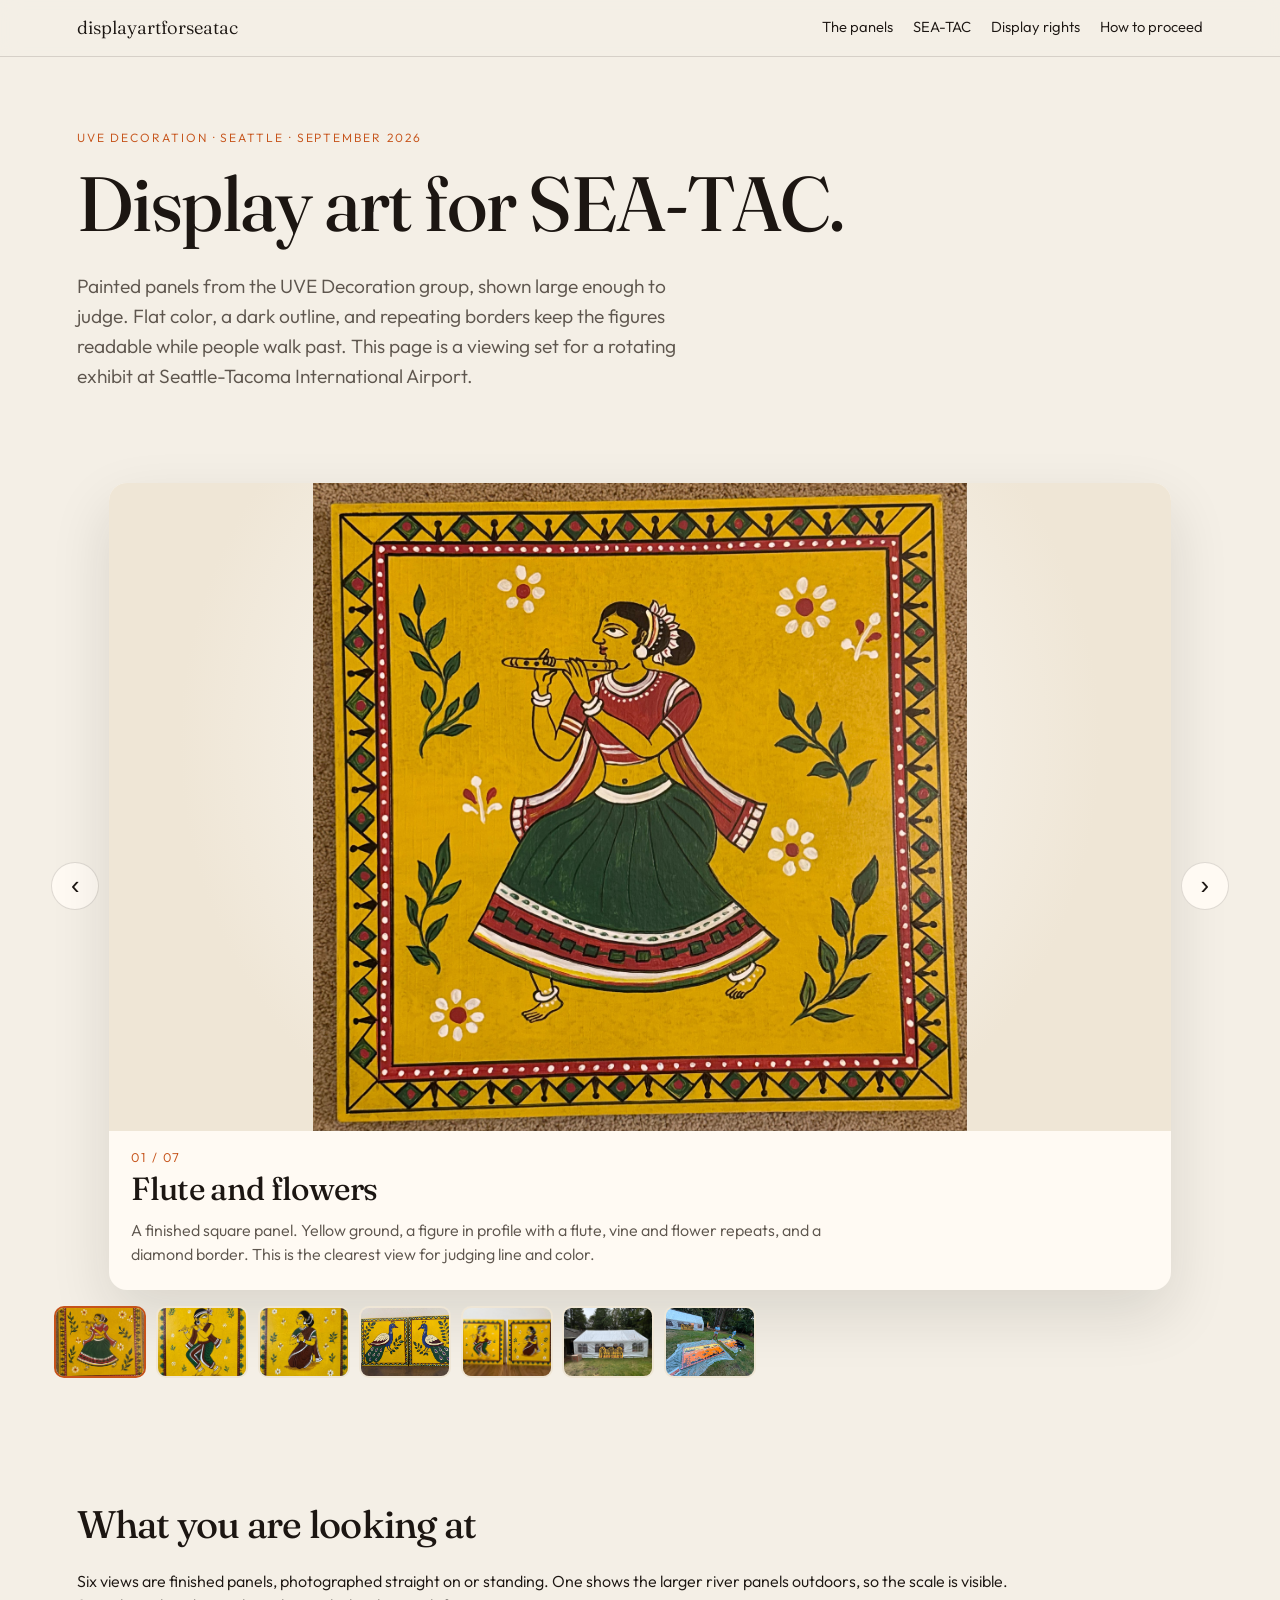
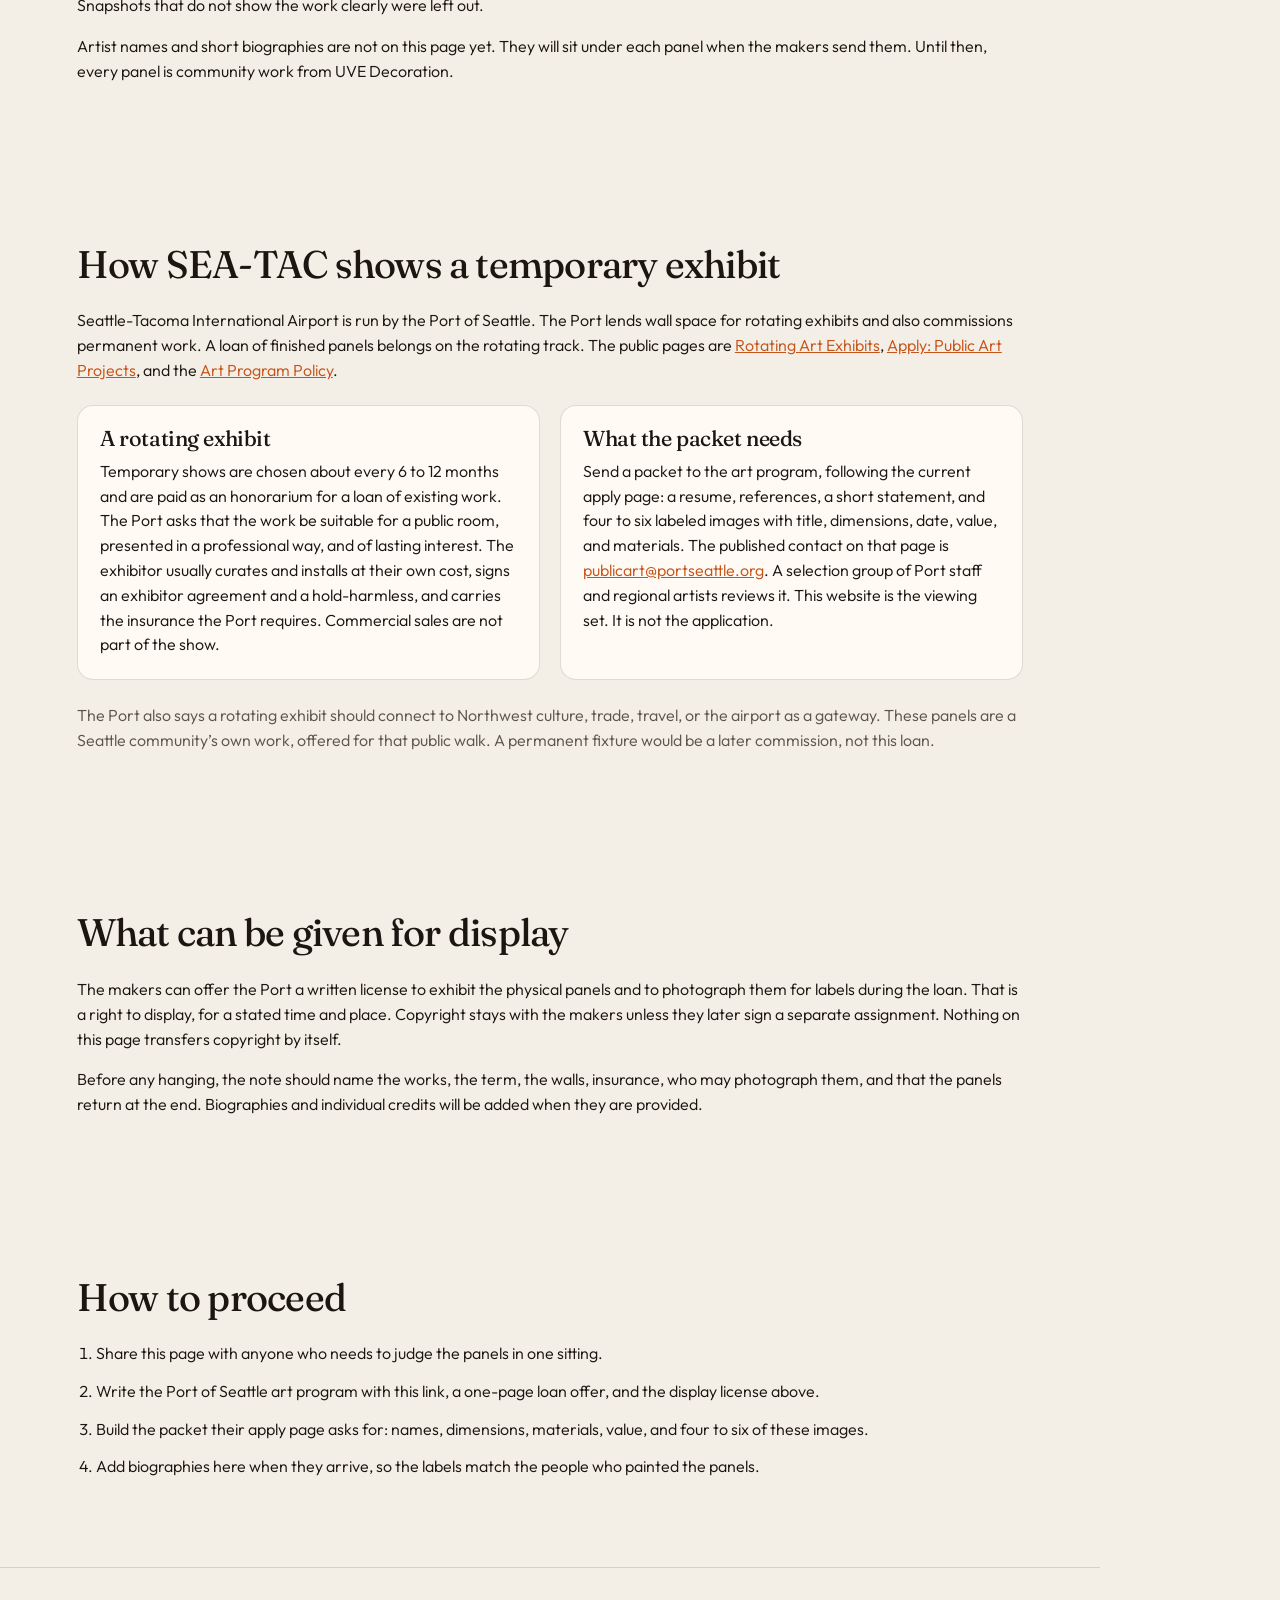
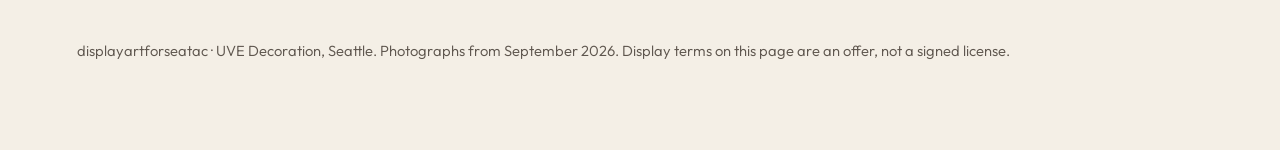
==== index.html @ 58fcd0b5 "Publish the SEA-TAC viewing set. A new exhibition page for the painted panels, without the previous " ====
<!DOCTYPE html>
<html lang="en">
<head>
  <meta charset="utf-8">
  <meta name="viewport" content="width=device-width, initial-scale=1">
  <title>displayartforseatac</title>
  <meta name="description" content="A viewing set of painted panels from UVE Decoration, offered for a rotating exhibit at Seattle-Tacoma International Airport.">
  <link rel="preconnect" href="https://fonts.googleapis.com">
  <link rel="preconnect" href="https://fonts.gstatic.com" crossorigin>
  <link href="https://fonts.googleapis.com/css2?family=Fraunces:opsz,wght@9..144,460;9..144,620&family=Outfit:wght@340;480;600&display=swap" rel="stylesheet">
  <link rel="stylesheet" href="styles.css">
</head>
<body>
  <header class="top">
    <a class="mark" href="#view">displayartforseatac</a>
    <nav>
      <a href="#view">The panels</a>
      <a href="#airport">SEA-TAC</a>
      <a href="#rights">Display rights</a>
      <a href="#next">How to proceed</a>
    </nav>
  </header>

  <main>
    <section class="hero">
      <p class="eyebrow">UVE Decoration · Seattle · September 2026</p>
      <h1>Display art for SEA-TAC.</h1>
      <p class="lede">Painted panels from the UVE Decoration group, shown large enough to judge. Flat color, a dark outline, and repeating borders keep the figures readable while people walk past. This page is a viewing set for a rotating exhibit at Seattle-Tacoma International Airport.</p>
    </section>

    <section id="view" class="stage-wrap" aria-label="Exhibition">
      <div class="stage">
        <button class="nav-btn prev" type="button" aria-label="Previous panel">‹</button>
        <figure class="frame">
          <img id="stage-img" alt="">
          <figcaption>
            <p class="count" id="stage-count"></p>
            <h2 id="stage-title"></h2>
            <p id="stage-note"></p>
          </figcaption>
        </figure>
        <button class="nav-btn next" type="button" aria-label="Next panel">›</button>
      </div>
      <div class="thumbs" id="thumbs" role="tablist" aria-label="Panels"></div>
    </section>

    <section class="essay">
      <h2>What you are looking at</h2>
      <p>Six views are finished panels, photographed straight on or standing. One shows the larger river panels outdoors, so the scale is visible. Snapshots that do not show the work clearly were left out.</p>
      <p>Artist names and short biographies are not on this page yet. They will sit under each panel when the makers send them. Until then, every panel is community work from UVE Decoration.</p>
    </section>

    <section id="airport">
      <h2>How SEA-TAC shows a temporary exhibit</h2>
      <p>Seattle-Tacoma International Airport is run by the Port of Seattle. The Port lends wall space for rotating exhibits and also commissions permanent work. A loan of finished panels belongs on the rotating track. The public pages are <a href="https://www.portseattle.org/page/rotating-art-exhibits">Rotating Art Exhibits</a>, <a href="https://www.portseattle.org/apply-public-art">Apply: Public Art Projects</a>, and the <a href="https://www.portseattle.org/sites/default/files/2018-02/art-policy.pdf">Art Program Policy</a>.</p>
      <div class="split">
        <article>
          <h3>A rotating exhibit</h3>
          <p>Temporary shows are chosen about every 6 to 12 months and are paid as an honorarium for a loan of existing work. The Port asks that the work be suitable for a public room, presented in a professional way, and of lasting interest. The exhibitor usually curates and installs at their own cost, signs an exhibitor agreement and a hold-harmless, and carries the insurance the Port requires. Commercial sales are not part of the show.</p>
        </article>
        <article>
          <h3>What the packet needs</h3>
          <p>Send a packet to the art program, following the current apply page: a resume, references, a short statement, and four to six labeled images with title, dimensions, date, value, and materials. The published contact on that page is <a href="mailto:publicart@portseattle.org">publicart@portseattle.org</a>. A selection group of Port staff and regional artists reviews it. This website is the viewing set. It is not the application.</p>
        </article>
      </div>
      <p class="quiet">The Port also says a rotating exhibit should connect to Northwest culture, trade, travel, or the airport as a gateway. These panels are a Seattle community’s own work, offered for that public walk. A permanent fixture would be a later commission, not this loan.</p>
    </section>

    <section id="rights">
      <h2>What can be given for display</h2>
      <p>The makers can offer the Port a written license to exhibit the physical panels and to photograph them for labels during the loan. That is a right to display, for a stated time and place. Copyright stays with the makers unless they later sign a separate assignment. Nothing on this page transfers copyright by itself.</p>
      <p>Before any hanging, the note should name the works, the term, the walls, insurance, who may photograph them, and that the panels return at the end. Biographies and individual credits will be added when they are provided.</p>
    </section>

    <section id="next">
      <h2>How to proceed</h2>
      <ol>
        <li>Share this page with anyone who needs to judge the panels in one sitting.</li>
        <li>Write the Port of Seattle art program with this link, a one-page loan offer, and the display license above.</li>
        <li>Build the packet their apply page asks for: names, dimensions, materials, value, and four to six of these images.</li>
        <li>Add biographies here when they arrive, so the labels match the people who painted the panels.</li>
      </ol>
    </section>
  </main>

  <footer>
    <p>displayartforseatac · UVE Decoration, Seattle. Photographs from September 2026. Display terms on this page are an offer, not a signed license.</p>
  </footer>
  <script src="app.js"></script>
</body>
</html>
---- styles.css ----
:root {
  --ink: #1c1612;
  --paper: #f4efe6;
  --panel: #fffaf3;
  --line: rgba(28, 22, 18, 0.14);
  --saffron: #c6531a;
  --muted: #5e564e;
  --shadow: 0 24px 60px rgba(28, 22, 18, 0.12);
  color: var(--ink);
  background: var(--paper);
  font-family: Outfit, "Segoe UI", sans-serif;
  font-weight: 340;
  line-height: 1.55;
}

* { box-sizing: border-box; }
html { scroll-behavior: smooth; }
body { margin: 0; }
img { max-width: 100%; display: block; }
a { color: var(--saffron); }
h1, h2, h3 {
  font-family: Fraunces, Georgia, serif;
  font-weight: 460;
  letter-spacing: -0.02em;
  line-height: 1.08;
}
h1 { font-size: clamp(2.6rem, 6vw, 5.4rem); margin: 0.2em 0 0.35em; }
h2 { font-size: clamp(1.8rem, 3vw, 2.6rem); margin: 0 0 0.6em; }
h3 { font-size: 1.35rem; margin: 0 0 0.4em; }
p { margin: 0 0 1em; }

.top {
  position: sticky;
  top: 0;
  z-index: 5;
  display: flex;
  justify-content: space-between;
  align-items: center;
  gap: 1rem;
  padding: 0.85rem 6vw;
  background: rgba(244, 239, 230, 0.92);
  backdrop-filter: blur(10px);
  border-bottom: 1px solid var(--line);
}
.mark {
  font-family: Fraunces, Georgia, serif;
  color: var(--ink);
  text-decoration: none;
  font-size: 1.15rem;
}
nav { display: flex; flex-wrap: wrap; gap: 1rem 1.25rem; }
nav a { color: var(--ink); text-decoration: none; font-size: 0.92rem; }
nav a:hover { color: var(--saffron); }

.hero, .essay, #airport, #rights, #next, footer {
  padding: 4.5rem 6vw;
  max-width: 1100px;
}
.eyebrow {
  text-transform: uppercase;
  letter-spacing: 0.16em;
  font-size: 0.75rem;
  color: var(--saffron);
  margin: 0;
}
.lede { font-size: 1.2rem; max-width: 40rem; color: var(--muted); }

.stage-wrap {
  padding: 0 4vw 3rem;
}
.stage {
  display: grid;
  grid-template-columns: auto 1fr auto;
  align-items: center;
  gap: 0.6rem;
}
.frame {
  margin: 0;
  background: var(--panel);
  border-radius: 18px;
  box-shadow: var(--shadow);
  overflow: hidden;
  min-height: 70vh;
  display: grid;
  grid-template-rows: 1fr auto;
}
.frame img {
  width: 100%;
  height: min(72vh, 860px);
  object-fit: contain;
  background:
    radial-gradient(circle at 50% 40%, #fff 0%, #efe6d6 70%);
  opacity: 1;
  transition: opacity 0.45s ease;
}
.frame img.is-fading { opacity: 0; }
figcaption { padding: 1.1rem 1.4rem 1.4rem; }
.count { color: var(--saffron); font-size: 0.8rem; letter-spacing: 0.14em; text-transform: uppercase; margin-bottom: 0.3em; }
figcaption h2 { margin: 0 0 0.35em; font-size: clamp(1.5rem, 2.5vw, 2.1rem); }
figcaption p:last-child { margin: 0; color: var(--muted); max-width: 46rem; }

.nav-btn {
  width: 3rem;
  height: 3rem;
  border-radius: 999px;
  border: 1px solid var(--line);
  background: var(--panel);
  font-size: 1.6rem;
  line-height: 1;
  cursor: pointer;
  color: var(--ink);
}
.nav-btn:hover { border-color: var(--saffron); color: var(--saffron); }

.thumbs {
  display: flex;
  gap: 0.6rem;
  overflow-x: auto;
  padding: 1rem 0.2rem 0.4rem;
  scroll-snap-type: x proximity;
}
.thumbs button {
  flex: 0 0 auto;
  width: 92px;
  height: 72px;
  padding: 0;
  border-radius: 10px;
  border: 2px solid transparent;
  overflow: hidden;
  cursor: pointer;
  background: #efe6d6;
  scroll-snap-align: start;
}
.thumbs button[aria-selected="true"] { border-color: var(--saffron); }
.thumbs img { width: 100%; height: 100%; object-fit: cover; }

.split {
  display: grid;
  grid-template-columns: 1fr 1fr;
  gap: 1.2rem;
  margin: 1.4rem 0;
}
.split article {
  background: var(--panel);
  border-radius: 16px;
  padding: 1.3rem 1.4rem 0.4rem;
  border: 1px solid var(--line);
}
.quiet { color: var(--muted); }
ol { padding-left: 1.2rem; }
ol li { margin: 0 0 0.8em; }
footer {
  border-top: 1px solid var(--line);
  color: var(--muted);
  font-size: 0.92rem;
}

@media (max-width: 800px) {
  .stage { grid-template-columns: 1fr; }
  .nav-btn { display: none; }
  .split { grid-template-columns: 1fr; }
  .hero, .essay, #airport, #rights, #next, footer { padding: 2.6rem 1.2rem; }
  .stage-wrap { padding: 0 1rem 2rem; }
  .frame img { height: 62vh; }
}
@media (prefers-reduced-motion: reduce) {
  html { scroll-behavior: auto; }
  .frame img { transition: none; }
}
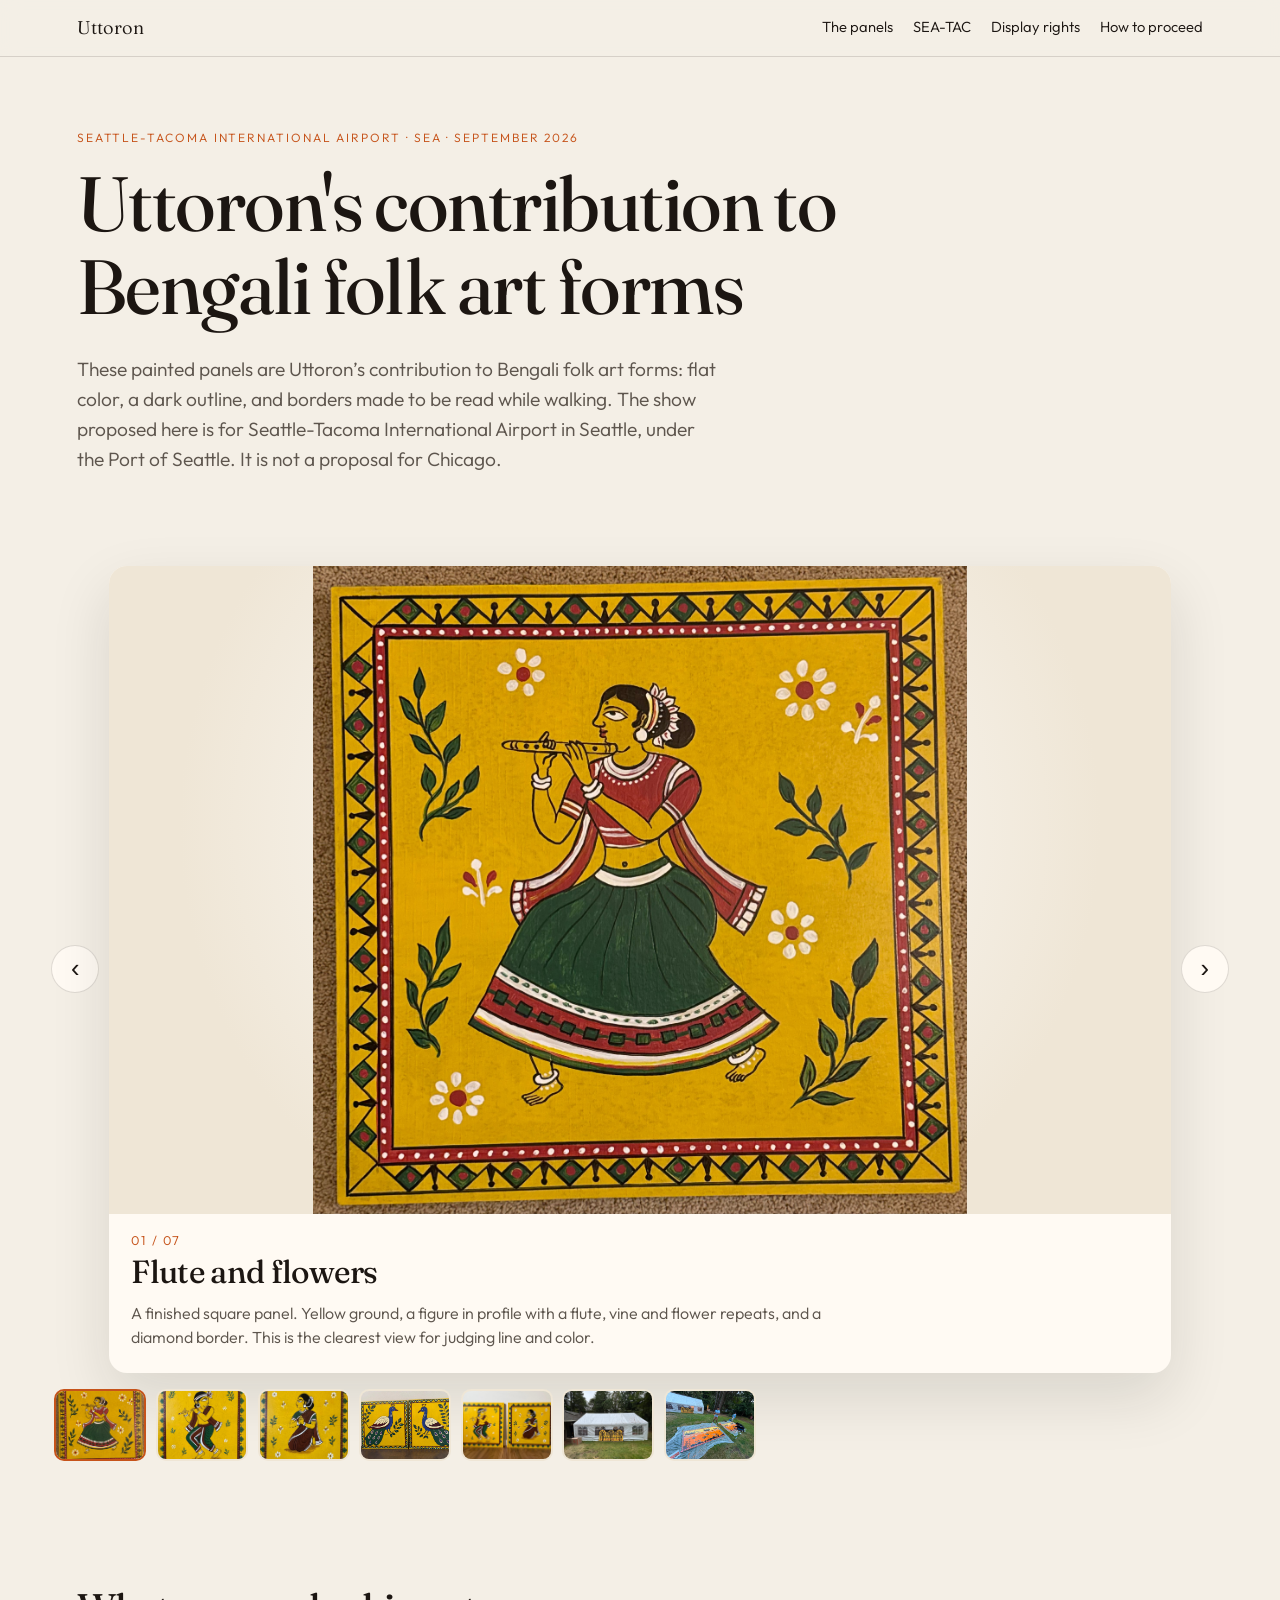
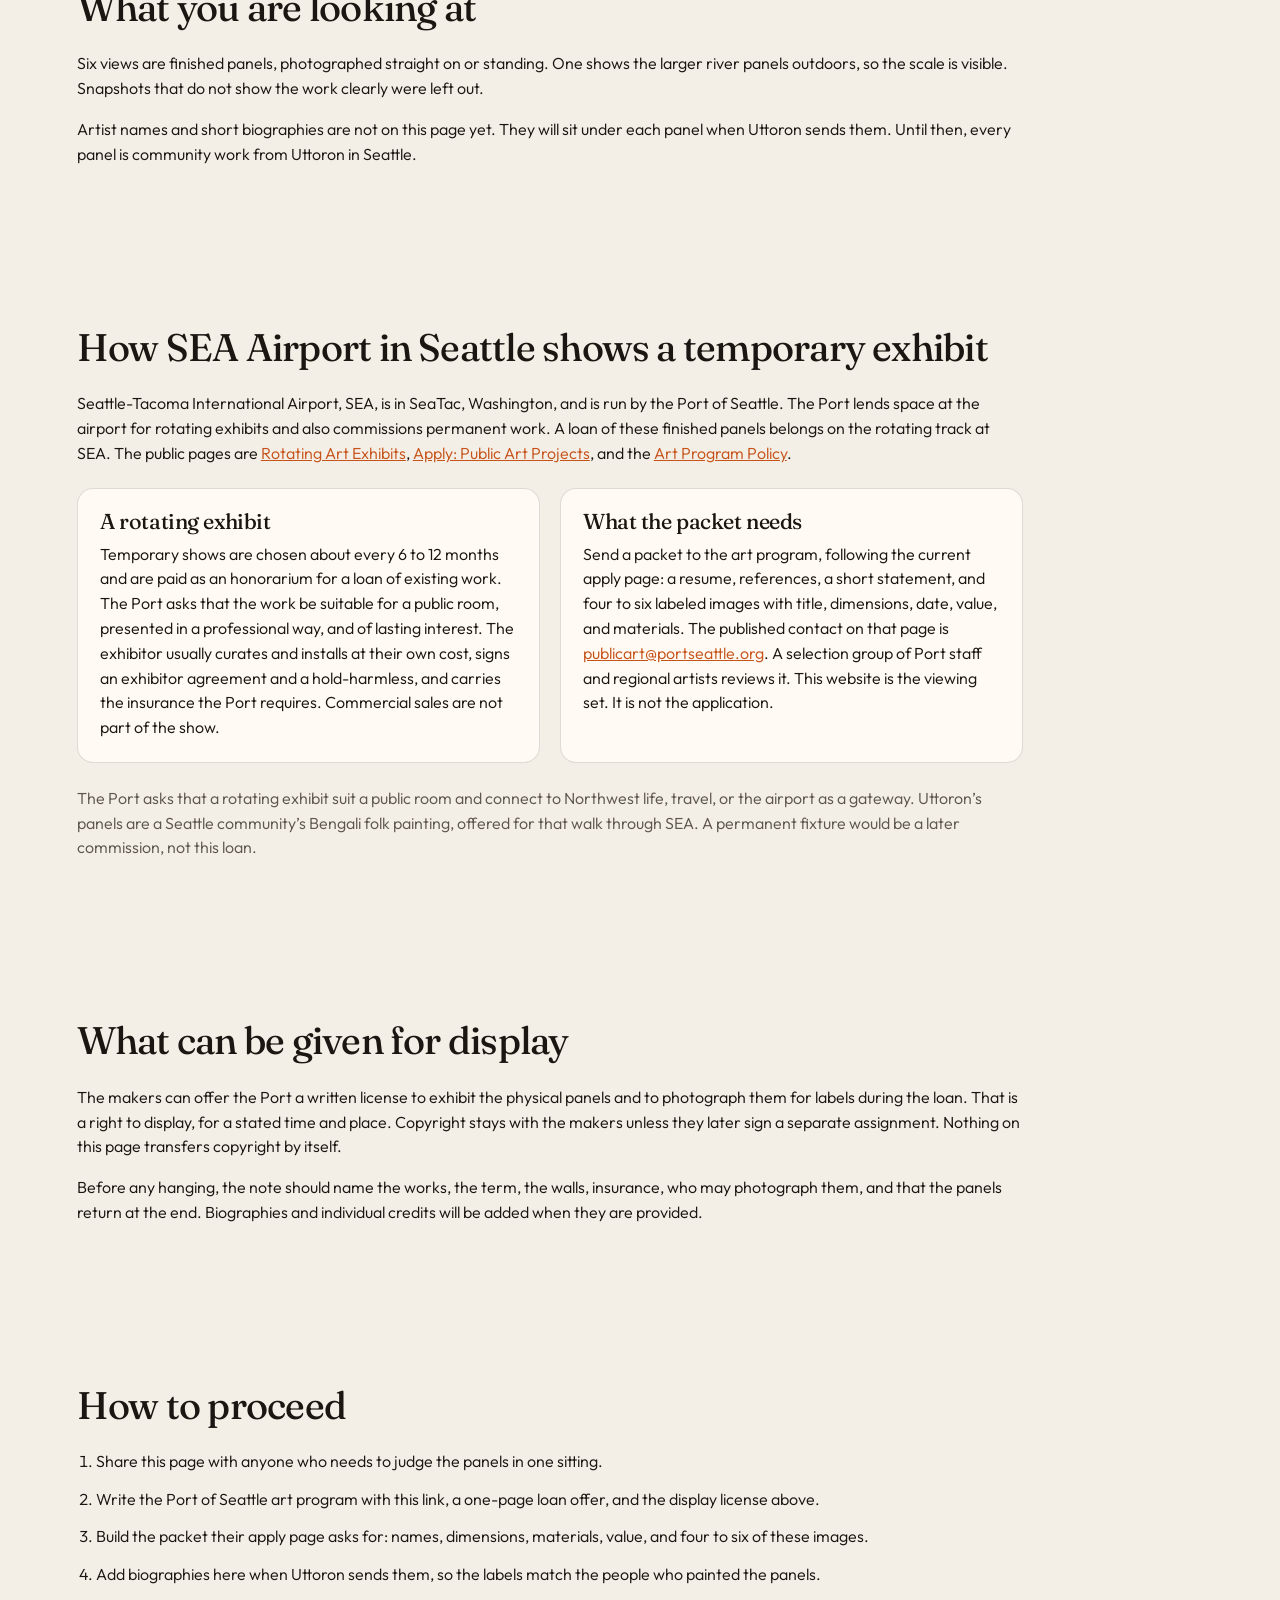
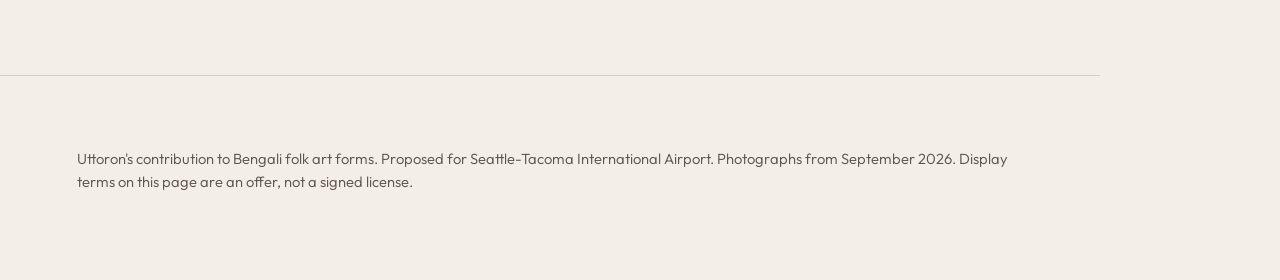
==== commit 257b203d: "Retitle the show for Uttoron at Seattle-Tacoma Airport. The page now names the folk-art contribution" ====
--- a/index.html
+++ b/index.html
@@ -3,8 +3,8 @@
 <head>
   <meta charset="utf-8">
   <meta name="viewport" content="width=device-width, initial-scale=1">
-  <title>displayartforseatac</title>
-  <meta name="description" content="A viewing set of painted panels from UVE Decoration, offered for a rotating exhibit at Seattle-Tacoma International Airport.">
+  <title>Uttoron's contribution to Bengali folk art forms</title>
+  <meta name="description" content="Uttoron's painted Bengali folk panels, offered for a rotating exhibit at Seattle-Tacoma International Airport.">
   <link rel="preconnect" href="https://fonts.googleapis.com">
   <link rel="preconnect" href="https://fonts.gstatic.com" crossorigin>
   <link href="https://fonts.googleapis.com/css2?family=Fraunces:opsz,wght@9..144,460;9..144,620&family=Outfit:wght@340;480;600&display=swap" rel="stylesheet">
@@ -12,7 +12,7 @@
 </head>
 <body>
   <header class="top">
-    <a class="mark" href="#view">displayartforseatac</a>
+    <a class="mark" href="#view">Uttoron</a>
     <nav>
       <a href="#view">The panels</a>
       <a href="#airport">SEA-TAC</a>
@@ -23,9 +23,9 @@
 
   <main>
     <section class="hero">
-      <p class="eyebrow">UVE Decoration · Seattle · September 2026</p>
-      <h1>Display art for SEA-TAC.</h1>
-      <p class="lede">Painted panels from the UVE Decoration group, shown large enough to judge. Flat color, a dark outline, and repeating borders keep the figures readable while people walk past. This page is a viewing set for a rotating exhibit at Seattle-Tacoma International Airport.</p>
+      <p class="eyebrow">Seattle-Tacoma International Airport · SEA · September 2026</p>
+      <h1>Uttoron's contribution to Bengali folk art forms</h1>
+      <p class="lede">These painted panels are Uttoron’s contribution to Bengali folk art forms: flat color, a dark outline, and borders made to be read while walking. The show proposed here is for Seattle-Tacoma International Airport in Seattle, under the Port of Seattle. It is not a proposal for Chicago.</p>
     </section>
 
     <section id="view" class="stage-wrap" aria-label="Exhibition">
@@ -47,12 +47,12 @@
     <section class="essay">
       <h2>What you are looking at</h2>
       <p>Six views are finished panels, photographed straight on or standing. One shows the larger river panels outdoors, so the scale is visible. Snapshots that do not show the work clearly were left out.</p>
-      <p>Artist names and short biographies are not on this page yet. They will sit under each panel when the makers send them. Until then, every panel is community work from UVE Decoration.</p>
+      <p>Artist names and short biographies are not on this page yet. They will sit under each panel when Uttoron sends them. Until then, every panel is community work from Uttoron in Seattle.</p>
     </section>
 
     <section id="airport">
-      <h2>How SEA-TAC shows a temporary exhibit</h2>
-      <p>Seattle-Tacoma International Airport is run by the Port of Seattle. The Port lends wall space for rotating exhibits and also commissions permanent work. A loan of finished panels belongs on the rotating track. The public pages are <a href="https://www.portseattle.org/page/rotating-art-exhibits">Rotating Art Exhibits</a>, <a href="https://www.portseattle.org/apply-public-art">Apply: Public Art Projects</a>, and the <a href="https://www.portseattle.org/sites/default/files/2018-02/art-policy.pdf">Art Program Policy</a>.</p>
+      <h2>How SEA Airport in Seattle shows a temporary exhibit</h2>
+      <p>Seattle-Tacoma International Airport, SEA, is in SeaTac, Washington, and is run by the Port of Seattle. The Port lends space at the airport for rotating exhibits and also commissions permanent work. A loan of these finished panels belongs on the rotating track at SEA. The public pages are <a href="https://www.portseattle.org/page/rotating-art-exhibits">Rotating Art Exhibits</a>, <a href="https://www.portseattle.org/apply-public-art">Apply: Public Art Projects</a>, and the <a href="https://www.portseattle.org/sites/default/files/2018-02/art-policy.pdf">Art Program Policy</a>.</p>
       <div class="split">
         <article>
           <h3>A rotating exhibit</h3>
@@ -63,7 +63,7 @@
           <p>Send a packet to the art program, following the current apply page: a resume, references, a short statement, and four to six labeled images with title, dimensions, date, value, and materials. The published contact on that page is <a href="mailto:publicart@portseattle.org">publicart@portseattle.org</a>. A selection group of Port staff and regional artists reviews it. This website is the viewing set. It is not the application.</p>
         </article>
       </div>
-      <p class="quiet">The Port also says a rotating exhibit should connect to Northwest culture, trade, travel, or the airport as a gateway. These panels are a Seattle community’s own work, offered for that public walk. A permanent fixture would be a later commission, not this loan.</p>
+      <p class="quiet">The Port asks that a rotating exhibit suit a public room and connect to Northwest life, travel, or the airport as a gateway. Uttoron’s panels are a Seattle community’s Bengali folk painting, offered for that walk through SEA. A permanent fixture would be a later commission, not this loan.</p>
     </section>
 
     <section id="rights">
@@ -78,13 +78,13 @@
         <li>Share this page with anyone who needs to judge the panels in one sitting.</li>
         <li>Write the Port of Seattle art program with this link, a one-page loan offer, and the display license above.</li>
         <li>Build the packet their apply page asks for: names, dimensions, materials, value, and four to six of these images.</li>
-        <li>Add biographies here when they arrive, so the labels match the people who painted the panels.</li>
+        <li>Add biographies here when Uttoron sends them, so the labels match the people who painted the panels.</li>
       </ol>
     </section>
   </main>
 
   <footer>
-    <p>displayartforseatac · UVE Decoration, Seattle. Photographs from September 2026. Display terms on this page are an offer, not a signed license.</p>
+    <p>Uttoron's contribution to Bengali folk art forms. Proposed for Seattle-Tacoma International Airport. Photographs from September 2026. Display terms on this page are an offer, not a signed license.</p>
   </footer>
   <script src="app.js"></script>
 </body>
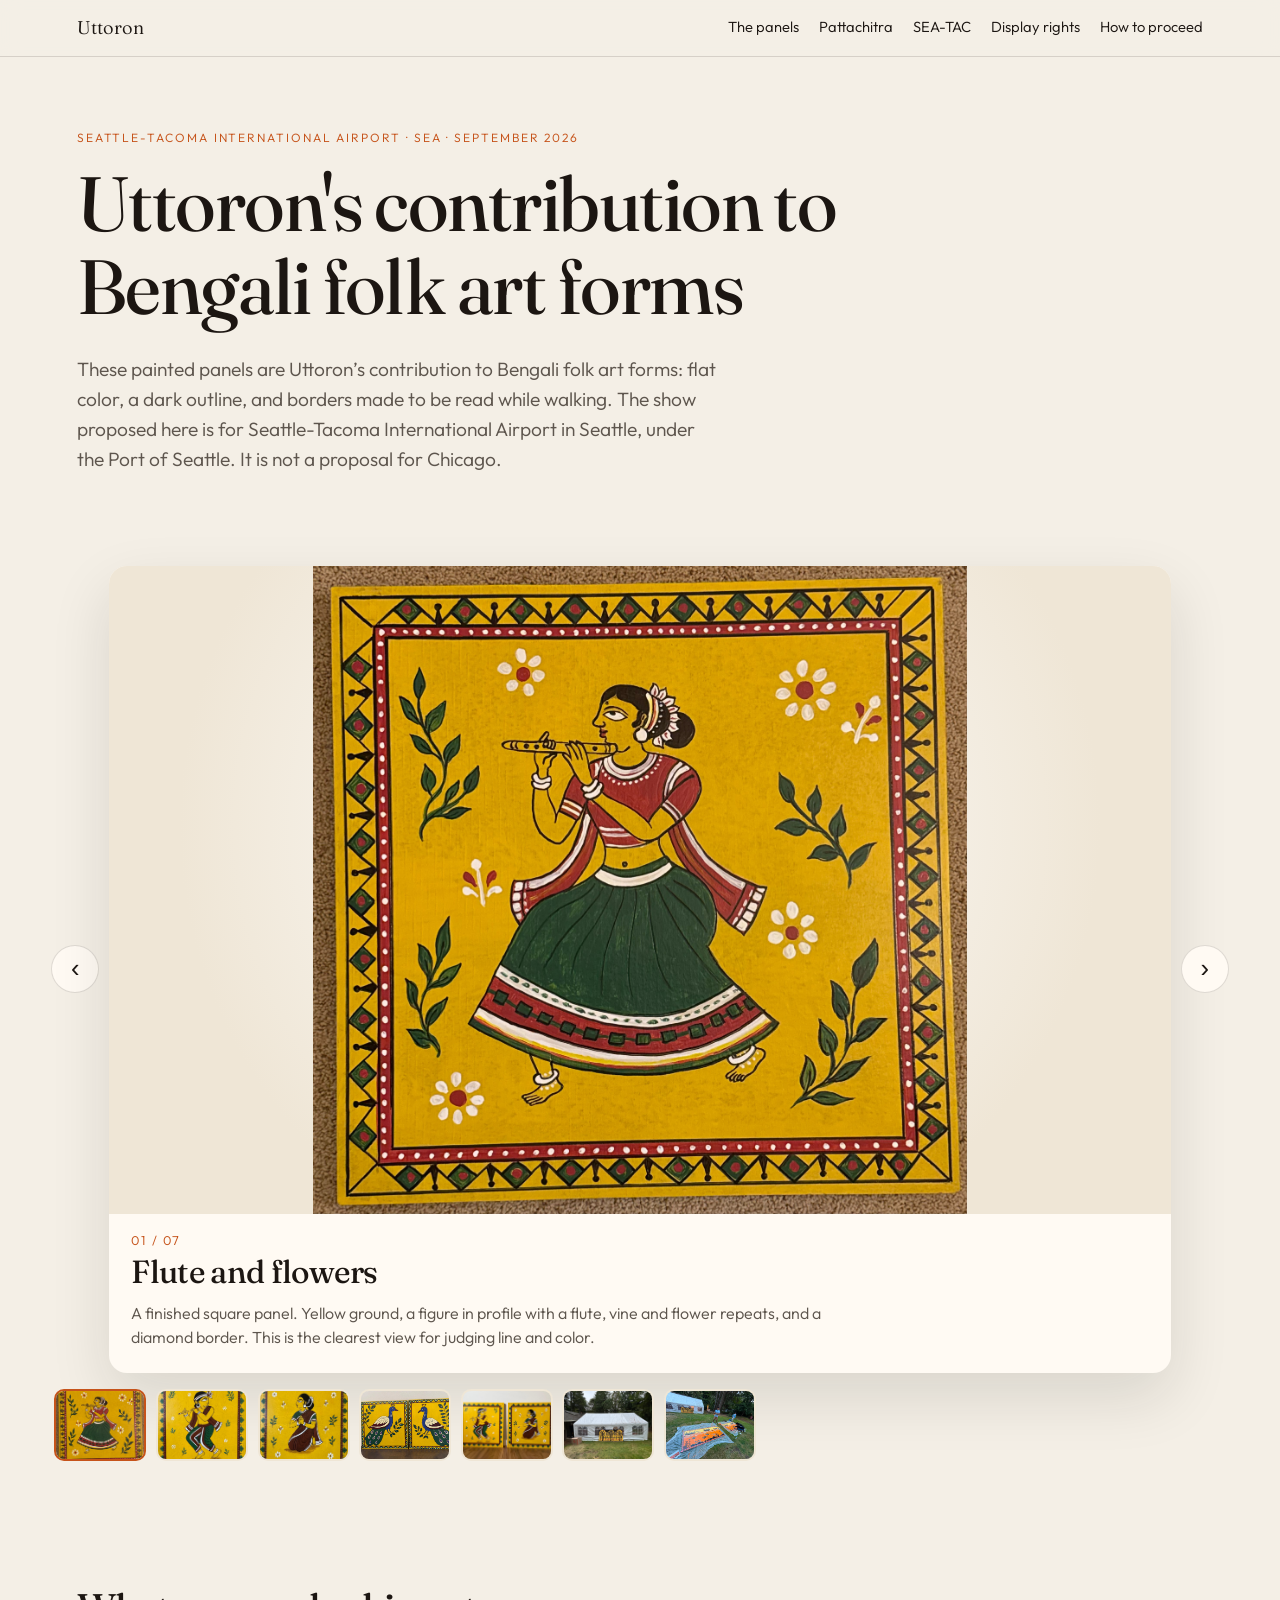
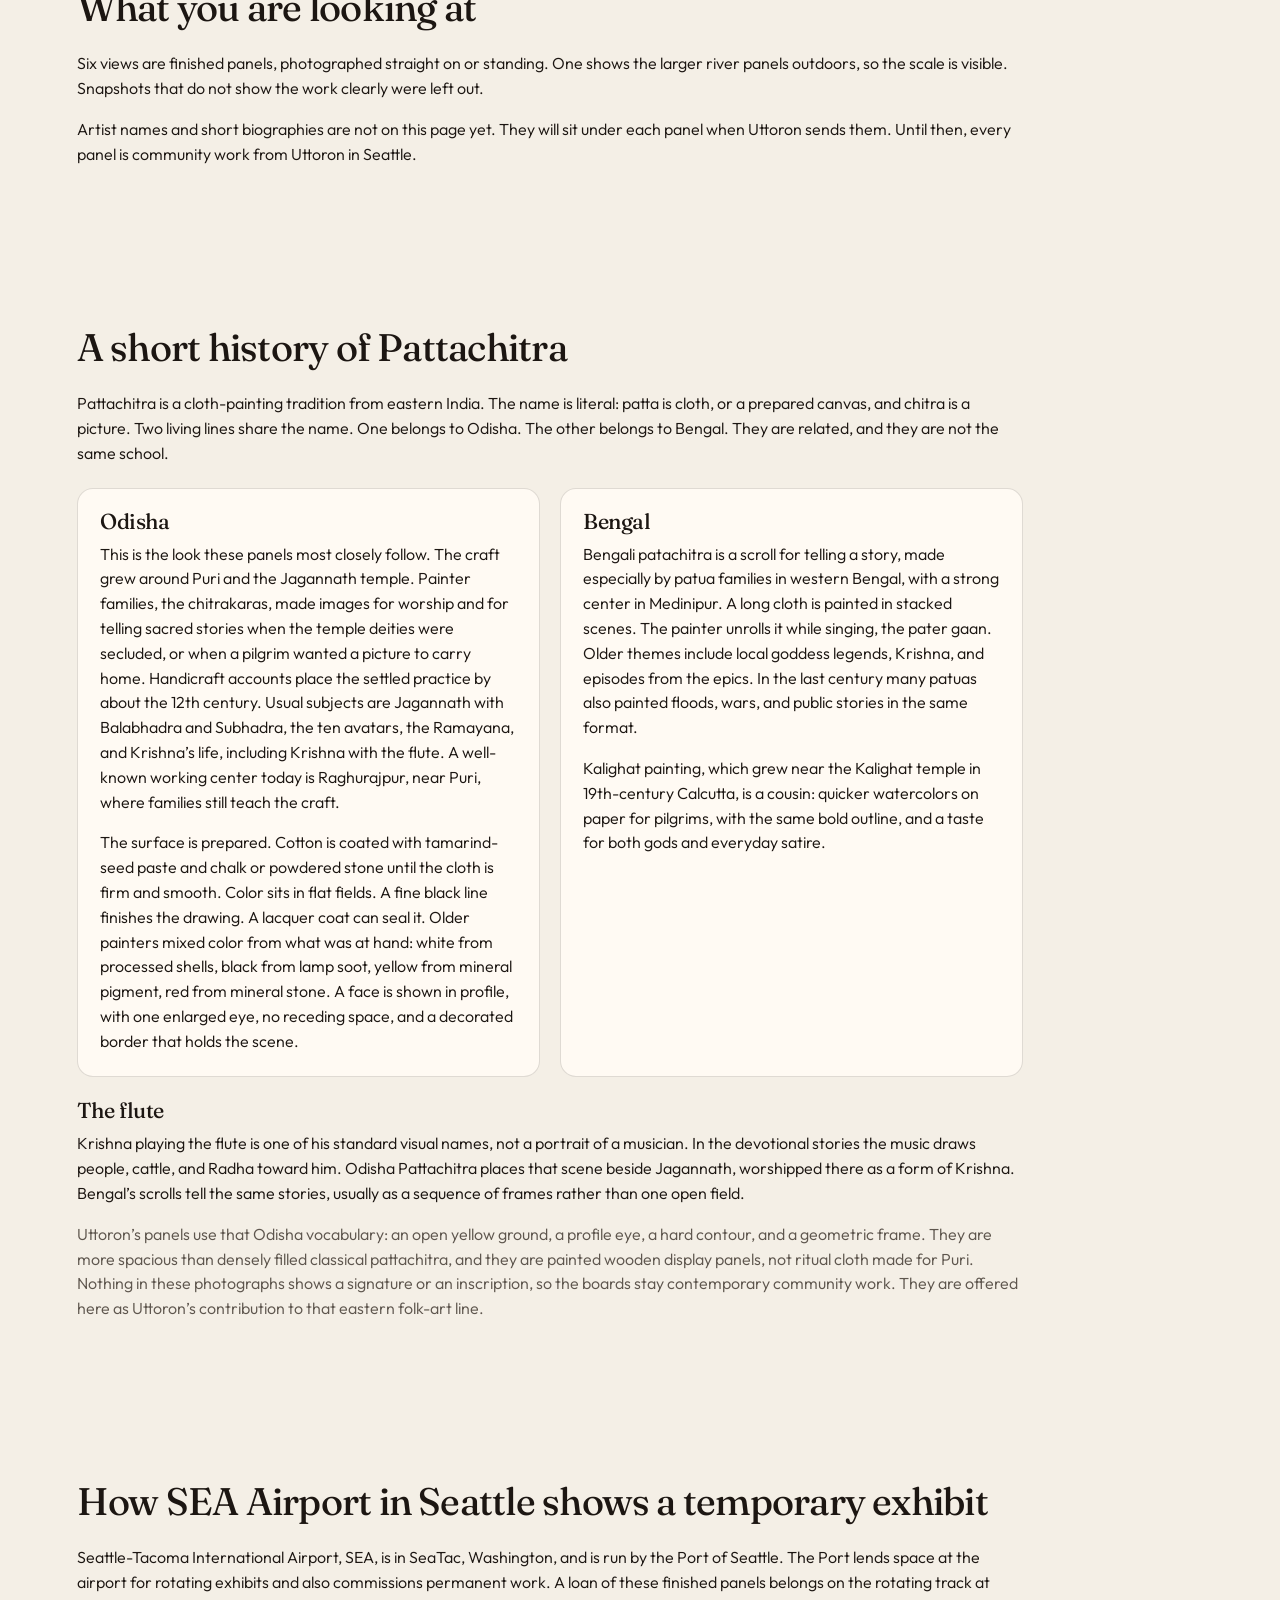
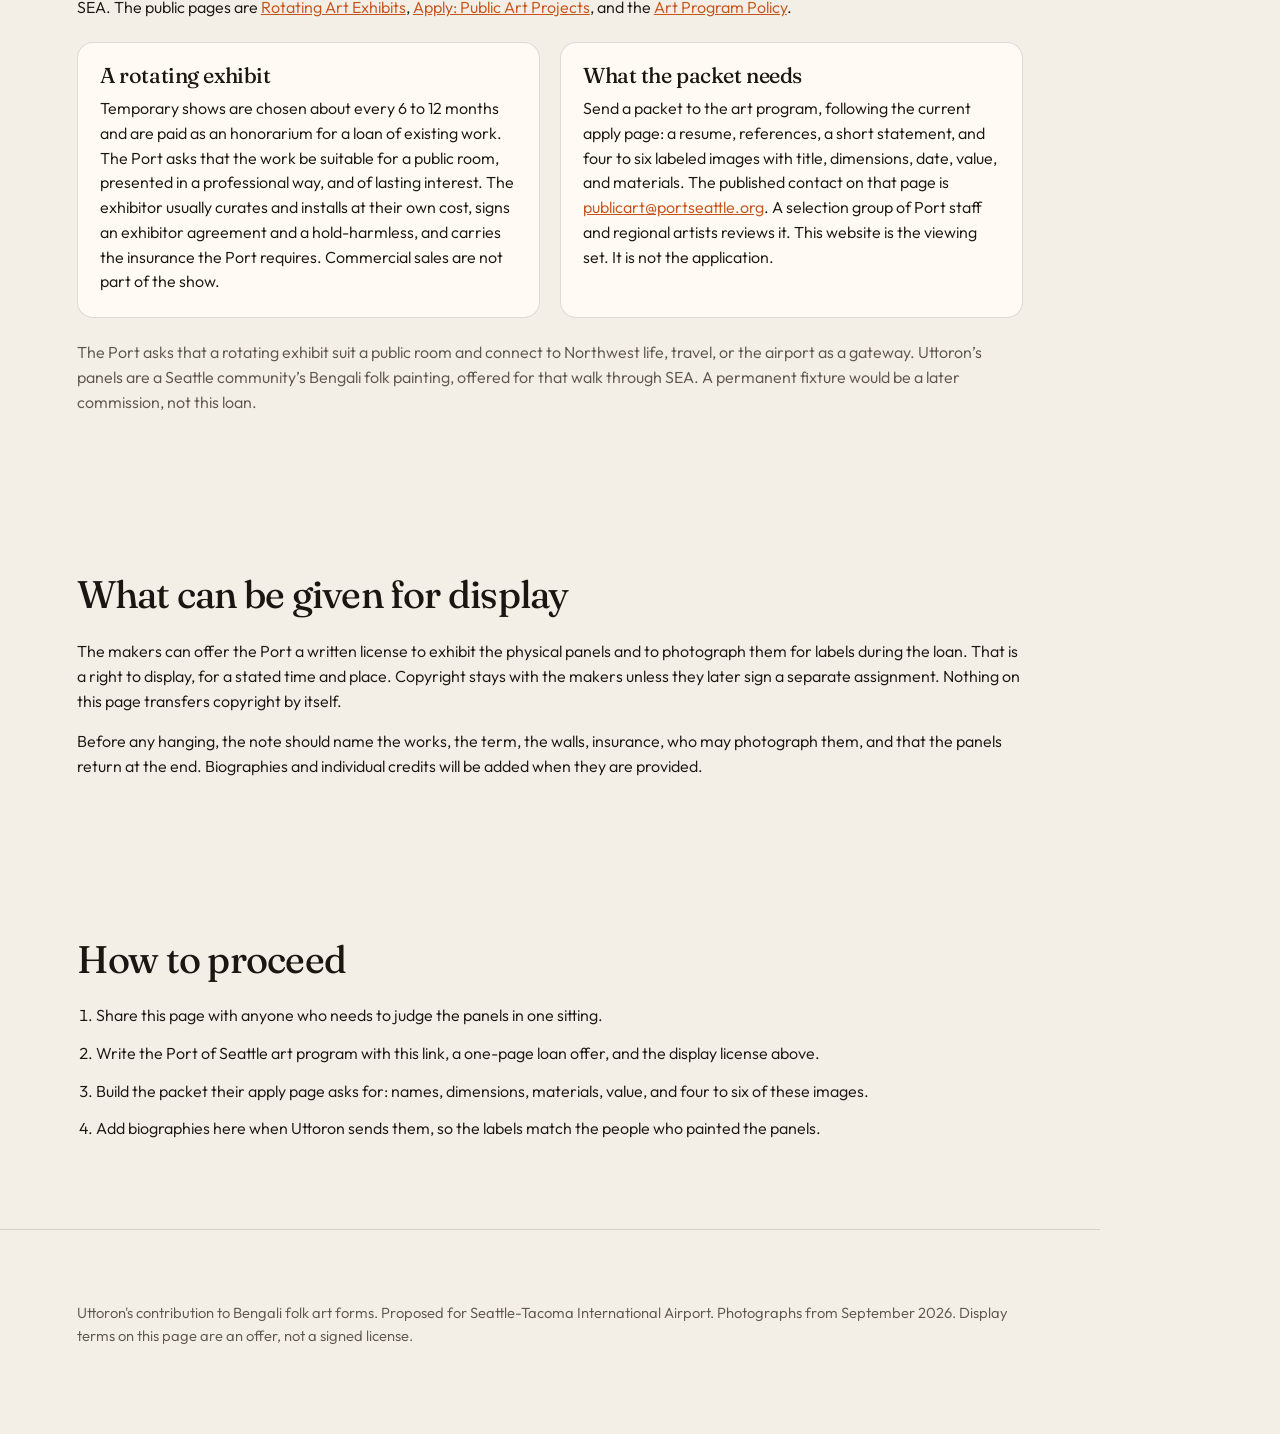
==== commit 58fff728: "Add a short history of Pattachitra to the exhibition. Visitors can read the Odisha and Bengal lines " ====
--- a/index.html
+++ b/index.html
@@ -15,6 +15,7 @@
     <a class="mark" href="#view">Uttoron</a>
     <nav>
       <a href="#view">The panels</a>
+      <a href="#history">Pattachitra</a>
       <a href="#airport">SEA-TAC</a>
       <a href="#rights">Display rights</a>
       <a href="#next">How to proceed</a>
@@ -48,6 +49,26 @@
       <h2>What you are looking at</h2>
       <p>Six views are finished panels, photographed straight on or standing. One shows the larger river panels outdoors, so the scale is visible. Snapshots that do not show the work clearly were left out.</p>
       <p>Artist names and short biographies are not on this page yet. They will sit under each panel when Uttoron sends them. Until then, every panel is community work from Uttoron in Seattle.</p>
+    </section>
+
+    <section id="history">
+      <h2>A short history of Pattachitra</h2>
+      <p>Pattachitra is a cloth-painting tradition from eastern India. The name is literal: patta is cloth, or a prepared canvas, and chitra is a picture. Two living lines share the name. One belongs to Odisha. The other belongs to Bengal. They are related, and they are not the same school.</p>
+      <div class="split">
+        <article>
+          <h3>Odisha</h3>
+          <p>This is the look these panels most closely follow. The craft grew around Puri and the Jagannath temple. Painter families, the chitrakaras, made images for worship and for telling sacred stories when the temple deities were secluded, or when a pilgrim wanted a picture to carry home. Handicraft accounts place the settled practice by about the 12th century. Usual subjects are Jagannath with Balabhadra and Subhadra, the ten avatars, the Ramayana, and Krishna’s life, including Krishna with the flute. A well-known working center today is Raghurajpur, near Puri, where families still teach the craft.</p>
+          <p>The surface is prepared. Cotton is coated with tamarind-seed paste and chalk or powdered stone until the cloth is firm and smooth. Color sits in flat fields. A fine black line finishes the drawing. A lacquer coat can seal it. Older painters mixed color from what was at hand: white from processed shells, black from lamp soot, yellow from mineral pigment, red from mineral stone. A face is shown in profile, with one enlarged eye, no receding space, and a decorated border that holds the scene.</p>
+        </article>
+        <article>
+          <h3>Bengal</h3>
+          <p>Bengali patachitra is a scroll for telling a story, made especially by patua families in western Bengal, with a strong center in Medinipur. A long cloth is painted in stacked scenes. The painter unrolls it while singing, the pater gaan. Older themes include local goddess legends, Krishna, and episodes from the epics. In the last century many patuas also painted floods, wars, and public stories in the same format.</p>
+          <p>Kalighat painting, which grew near the Kalighat temple in 19th-century Calcutta, is a cousin: quicker watercolors on paper for pilgrims, with the same bold outline, and a taste for both gods and everyday satire.</p>
+        </article>
+      </div>
+      <h3>The flute</h3>
+      <p>Krishna playing the flute is one of his standard visual names, not a portrait of a musician. In the devotional stories the music draws people, cattle, and Radha toward him. Odisha Pattachitra places that scene beside Jagannath, worshipped there as a form of Krishna. Bengal’s scrolls tell the same stories, usually as a sequence of frames rather than one open field.</p>
+      <p class="quiet">Uttoron’s panels use that Odisha vocabulary: an open yellow ground, a profile eye, a hard contour, and a geometric frame. They are more spacious than densely filled classical pattachitra, and they are painted wooden display panels, not ritual cloth made for Puri. Nothing in these photographs shows a signature or an inscription, so the boards stay contemporary community work. They are offered here as Uttoron’s contribution to that eastern folk-art line.</p>
     </section>
 
     <section id="airport">
--- a/styles.css
+++ b/styles.css
@@ -52,7 +52,7 @@
 nav a { color: var(--ink); text-decoration: none; font-size: 0.92rem; }
 nav a:hover { color: var(--saffron); }
 
-.hero, .essay, #airport, #rights, #next, footer {
+.hero, .essay, #history, #airport, #rights, #next, footer {
   padding: 4.5rem 6vw;
   max-width: 1100px;
 }
@@ -159,7 +159,7 @@
   .stage { grid-template-columns: 1fr; }
   .nav-btn { display: none; }
   .split { grid-template-columns: 1fr; }
-  .hero, .essay, #airport, #rights, #next, footer { padding: 2.6rem 1.2rem; }
+  .hero, .essay, #history, #airport, #rights, #next, footer { padding: 2.6rem 1.2rem; }
   .stage-wrap { padding: 0 1rem 2rem; }
   .frame img { height: 62vh; }
 }
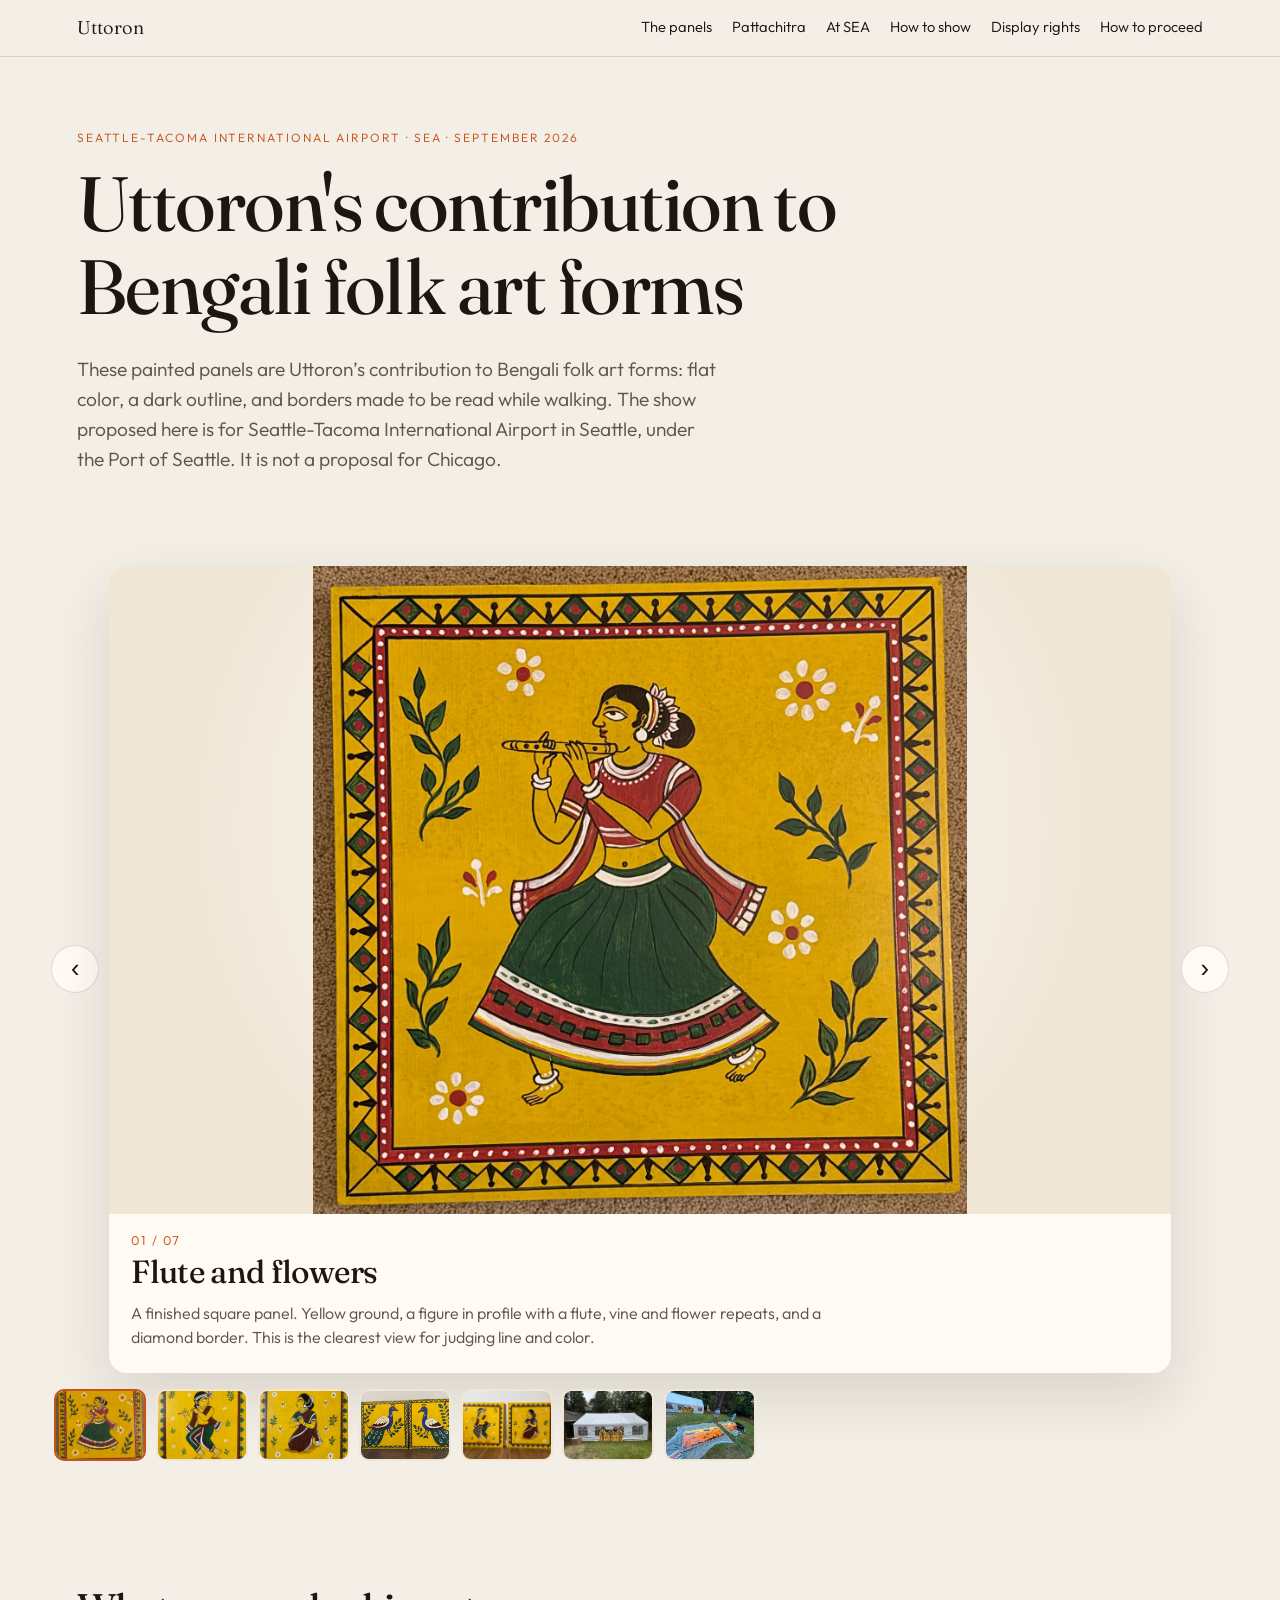
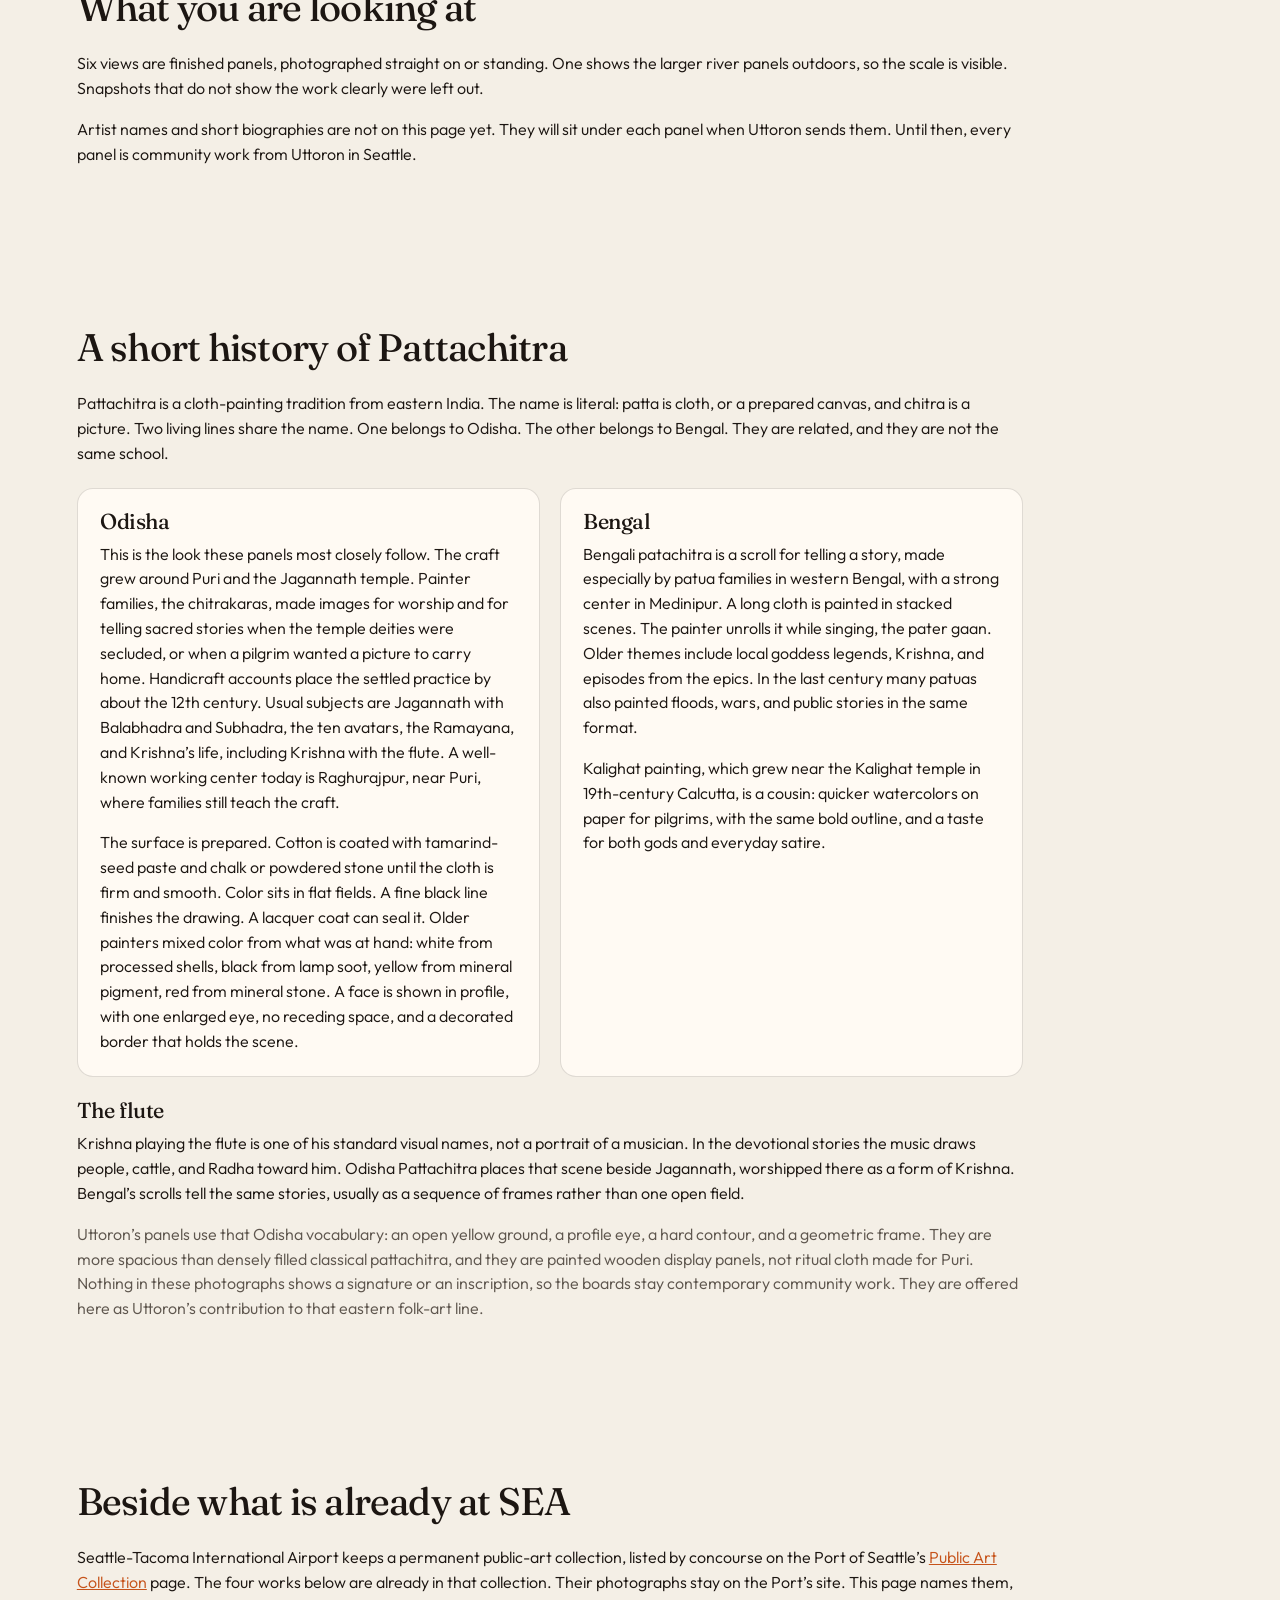
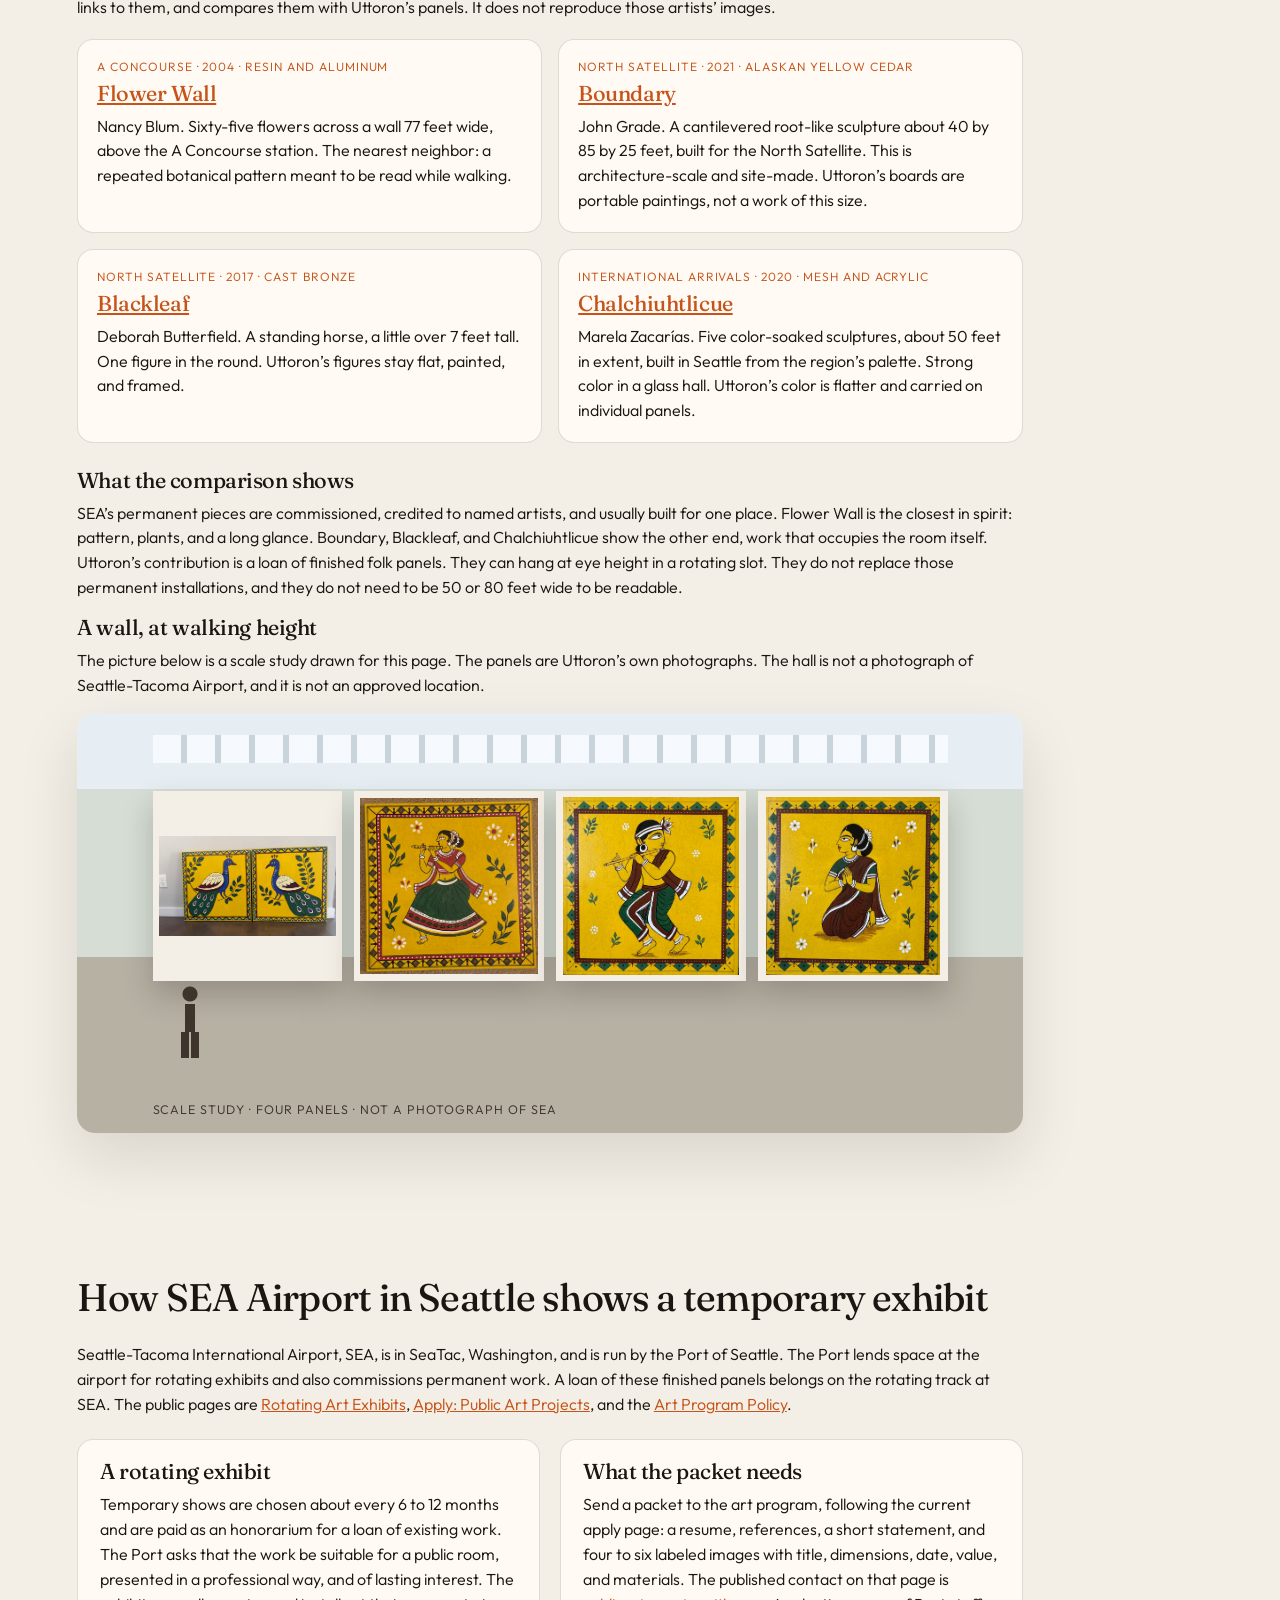
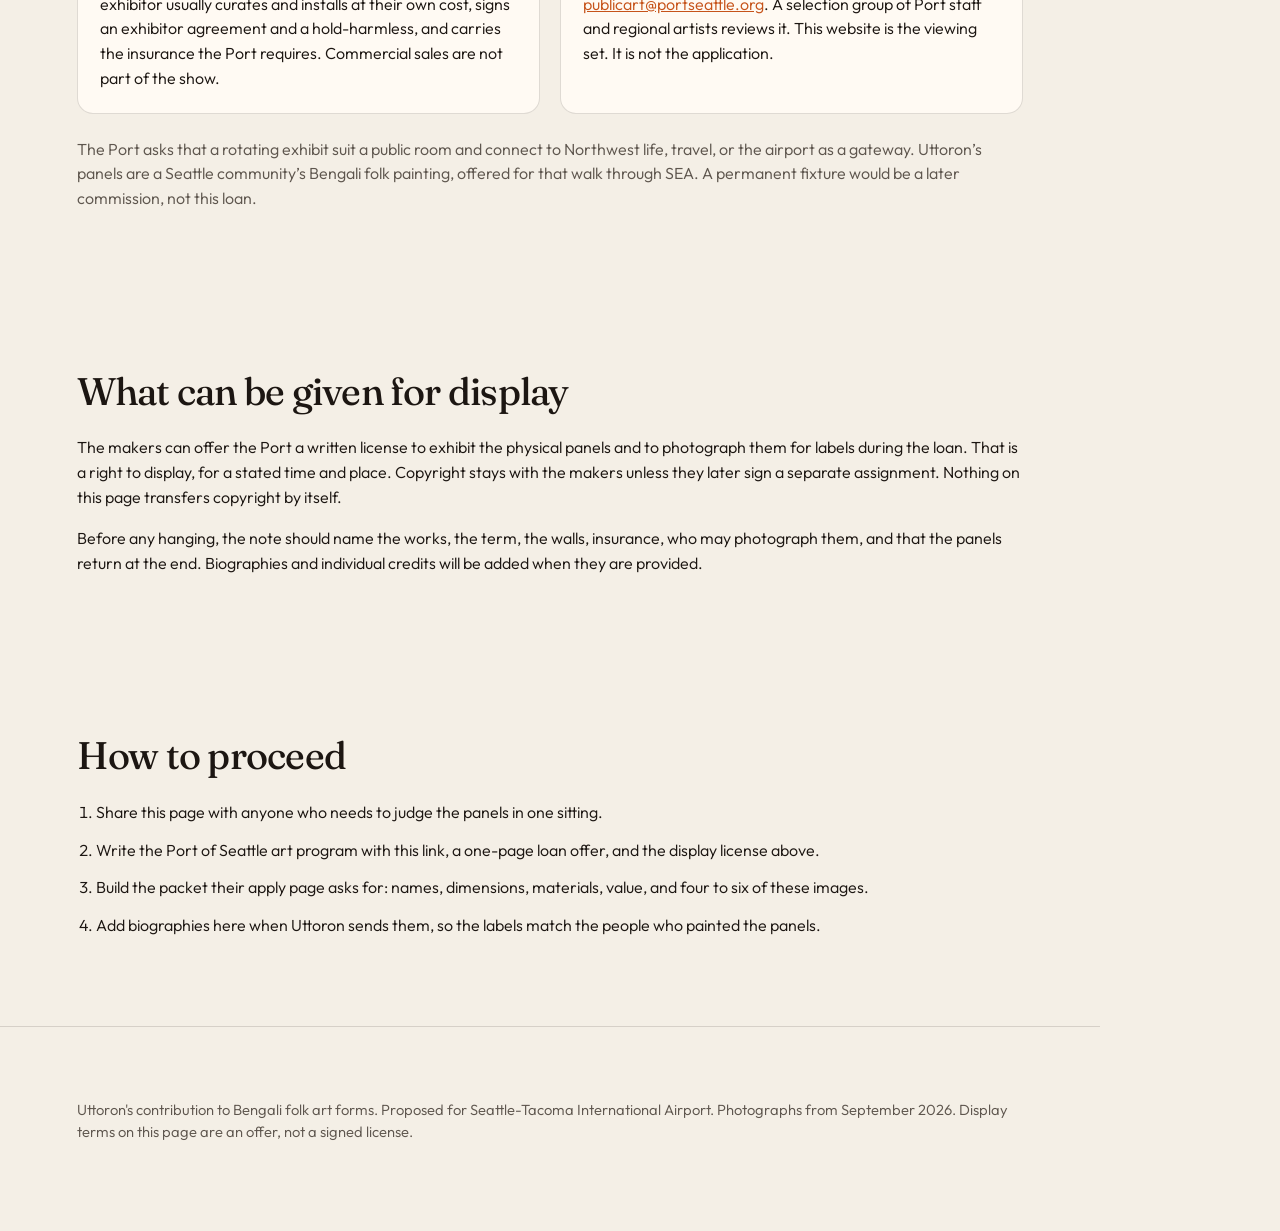
==== commit 42b688e8: "Compare Uttoron's panels with works already at SEA. Links stay on the Port's pages, and a drawn wall" ====
--- a/index.html
+++ b/index.html
@@ -16,7 +16,8 @@
     <nav>
       <a href="#view">The panels</a>
       <a href="#history">Pattachitra</a>
-      <a href="#airport">SEA-TAC</a>
+      <a href="#compare">At SEA</a>
+      <a href="#airport">How to show</a>
       <a href="#rights">Display rights</a>
       <a href="#next">How to proceed</a>
     </nav>
@@ -71,6 +72,49 @@
       <p class="quiet">Uttoron’s panels use that Odisha vocabulary: an open yellow ground, a profile eye, a hard contour, and a geometric frame. They are more spacious than densely filled classical pattachitra, and they are painted wooden display panels, not ritual cloth made for Puri. Nothing in these photographs shows a signature or an inscription, so the boards stay contemporary community work. They are offered here as Uttoron’s contribution to that eastern folk-art line.</p>
     </section>
 
+    <section id="compare">
+      <h2>Beside what is already at SEA</h2>
+      <p>Seattle-Tacoma International Airport keeps a permanent public-art collection, listed by concourse on the Port of Seattle’s <a href="https://www.portseattle.org/page/public-art-collection">Public Art Collection</a> page. The four works below are already in that collection. Their photographs stay on the Port’s site. This page names them, links to them, and compares them with Uttoron’s panels. It does not reproduce those artists’ images.</p>
+      <div class="cards">
+        <article>
+          <p class="meta">A Concourse · 2004 · resin and aluminum</p>
+          <h3><a href="https://www.portseattle.org/page/nancy-blum-flower-wall">Flower Wall</a></h3>
+          <p>Nancy Blum. Sixty-five flowers across a wall 77 feet wide, above the A Concourse station. The nearest neighbor: a repeated botanical pattern meant to be read while walking.</p>
+        </article>
+        <article>
+          <p class="meta">North Satellite · 2021 · Alaskan yellow cedar</p>
+          <h3><a href="https://www.portseattle.org/page/boundary-john-grade">Boundary</a></h3>
+          <p>John Grade. A cantilevered root-like sculpture about 40 by 85 by 25 feet, built for the North Satellite. This is architecture-scale and site-made. Uttoron’s boards are portable paintings, not a work of this size.</p>
+        </article>
+        <article>
+          <p class="meta">North Satellite · 2017 · cast bronze</p>
+          <h3><a href="https://www.portseattle.org/page/blackleaf-deborah-butterfield">Blackleaf</a></h3>
+          <p>Deborah Butterfield. A standing horse, a little over 7 feet tall. One figure in the round. Uttoron’s figures stay flat, painted, and framed.</p>
+        </article>
+        <article>
+          <p class="meta">International Arrivals · 2020 · mesh and acrylic</p>
+          <h3><a href="https://www.portseattle.org/page/chalchiuhtlicue-marela-zacarias">Chalchiuhtlicue</a></h3>
+          <p>Marela Zacarías. Five color-soaked sculptures, about 50 feet in extent, built in Seattle from the region’s palette. Strong color in a glass hall. Uttoron’s color is flatter and carried on individual panels.</p>
+        </article>
+      </div>
+      <h3>What the comparison shows</h3>
+      <p>SEA’s permanent pieces are commissioned, credited to named artists, and usually built for one place. Flower Wall is the closest in spirit: pattern, plants, and a long glance. Boundary, Blackleaf, and Chalchiuhtlicue show the other end, work that occupies the room itself. Uttoron’s contribution is a loan of finished folk panels. They can hang at eye height in a rotating slot. They do not replace those permanent installations, and they do not need to be 50 or 80 feet wide to be readable.</p>
+
+      <h3>A wall, at walking height</h3>
+      <p>The picture below is a scale study drawn for this page. The panels are Uttoron’s own photographs. The hall is not a photograph of Seattle-Tacoma Airport, and it is not an approved location.</p>
+      <div class="concourse" role="img" aria-label="Scale study of four Uttoron panels hanging in a row on a concourse wall, with a standing figure for height.">
+        <div class="clerestory"></div>
+        <div class="hang">
+          <img src="images/peacocks.jpeg" alt="">
+          <img src="images/flute-and-flowers.jpeg" alt="">
+          <img src="images/flute-player.jpeg" alt="">
+          <img src="images/greeting.jpeg" alt="">
+        </div>
+        <div class="person" aria-hidden="true"></div>
+        <p class="study-label">Scale study · four panels · not a photograph of SEA</p>
+      </div>
+    </section>
+
     <section id="airport">
       <h2>How SEA Airport in Seattle shows a temporary exhibit</h2>
       <p>Seattle-Tacoma International Airport, SEA, is in SeaTac, Washington, and is run by the Port of Seattle. The Port lends space at the airport for rotating exhibits and also commissions permanent work. A loan of these finished panels belongs on the rotating track at SEA. The public pages are <a href="https://www.portseattle.org/page/rotating-art-exhibits">Rotating Art Exhibits</a>, <a href="https://www.portseattle.org/apply-public-art">Apply: Public Art Projects</a>, and the <a href="https://www.portseattle.org/sites/default/files/2018-02/art-policy.pdf">Art Program Policy</a>.</p>
--- a/styles.css
+++ b/styles.css
@@ -52,7 +52,7 @@
 nav a { color: var(--ink); text-decoration: none; font-size: 0.92rem; }
 nav a:hover { color: var(--saffron); }
 
-.hero, .essay, #history, #airport, #rights, #next, footer {
+.hero, .essay, #history, #compare, #airport, #rights, #next, footer {
   padding: 4.5rem 6vw;
   max-width: 1100px;
 }
@@ -146,6 +146,82 @@
   padding: 1.3rem 1.4rem 0.4rem;
   border: 1px solid var(--line);
 }
+.cards {
+  display: grid;
+  grid-template-columns: 1fr 1fr;
+  gap: 1rem;
+  margin: 1.2rem 0 1.6rem;
+}
+.cards article {
+  background: var(--panel);
+  border: 1px solid var(--line);
+  border-radius: 16px;
+  padding: 1.1rem 1.2rem 0.2rem;
+}
+.meta {
+  margin: 0 0 0.35rem;
+  color: var(--saffron);
+  font-size: 0.75rem;
+  letter-spacing: 0.08em;
+  text-transform: uppercase;
+}
+.concourse {
+  position: relative;
+  margin-top: 1rem;
+  min-height: 420px;
+  border-radius: 18px;
+  overflow: hidden;
+  background:
+    linear-gradient(#e7eef3 0 18%, #d5ddd4 18% 58%, #b7b1a4 58% 100%);
+  box-shadow: var(--shadow);
+}
+.clerestory {
+  height: 28px;
+  margin: 22px 8% 0;
+  background: repeating-linear-gradient(90deg, #f7fbff 0 28px, #c5d0d8 28px 34px);
+  opacity: 0.9;
+}
+.hang {
+  display: grid;
+  grid-template-columns: repeat(4, 1fr);
+  gap: 0.8rem;
+  margin: 28px 8% 0;
+}
+.hang img {
+  width: 100%;
+  aspect-ratio: 1;
+  object-fit: contain;
+  background: #f4efe6;
+  padding: 6px;
+  box-shadow: 0 14px 28px rgba(28, 22, 18, 0.22);
+}
+.person {
+  position: absolute;
+  left: 11%;
+  bottom: 18%;
+  width: 18px;
+  height: 72px;
+  background:
+    radial-gradient(circle at 50% 8px, #3d342c 0 7px, transparent 8px),
+    linear-gradient(#3d342c, #3d342c) 4px 18px / 10px 28px no-repeat,
+    linear-gradient(#3d342c, #3d342c) 0 46px / 8px 26px no-repeat,
+    linear-gradient(#3d342c, #3d342c) 10px 46px / 8px 26px no-repeat;
+}
+.study-label {
+  position: absolute;
+  left: 8%;
+  bottom: 14px;
+  margin: 0;
+  color: #3d342c;
+  font-size: 0.78rem;
+  letter-spacing: 0.08em;
+  text-transform: uppercase;
+}
+@media (max-width: 800px) {
+  .cards { grid-template-columns: 1fr; }
+  .hang { grid-template-columns: 1fr 1fr; margin-bottom: 70px; }
+  .concourse { min-height: 0; padding-bottom: 3.2rem; }
+}
 .quiet { color: var(--muted); }
 ol { padding-left: 1.2rem; }
 ol li { margin: 0 0 0.8em; }
@@ -159,7 +235,7 @@
   .stage { grid-template-columns: 1fr; }
   .nav-btn { display: none; }
   .split { grid-template-columns: 1fr; }
-  .hero, .essay, #history, #airport, #rights, #next, footer { padding: 2.6rem 1.2rem; }
+  .hero, .essay, #history, #compare, #airport, #rights, #next, footer { padding: 2.6rem 1.2rem; }
   .stage-wrap { padding: 0 1rem 2rem; }
   .frame img { height: 62vh; }
 }
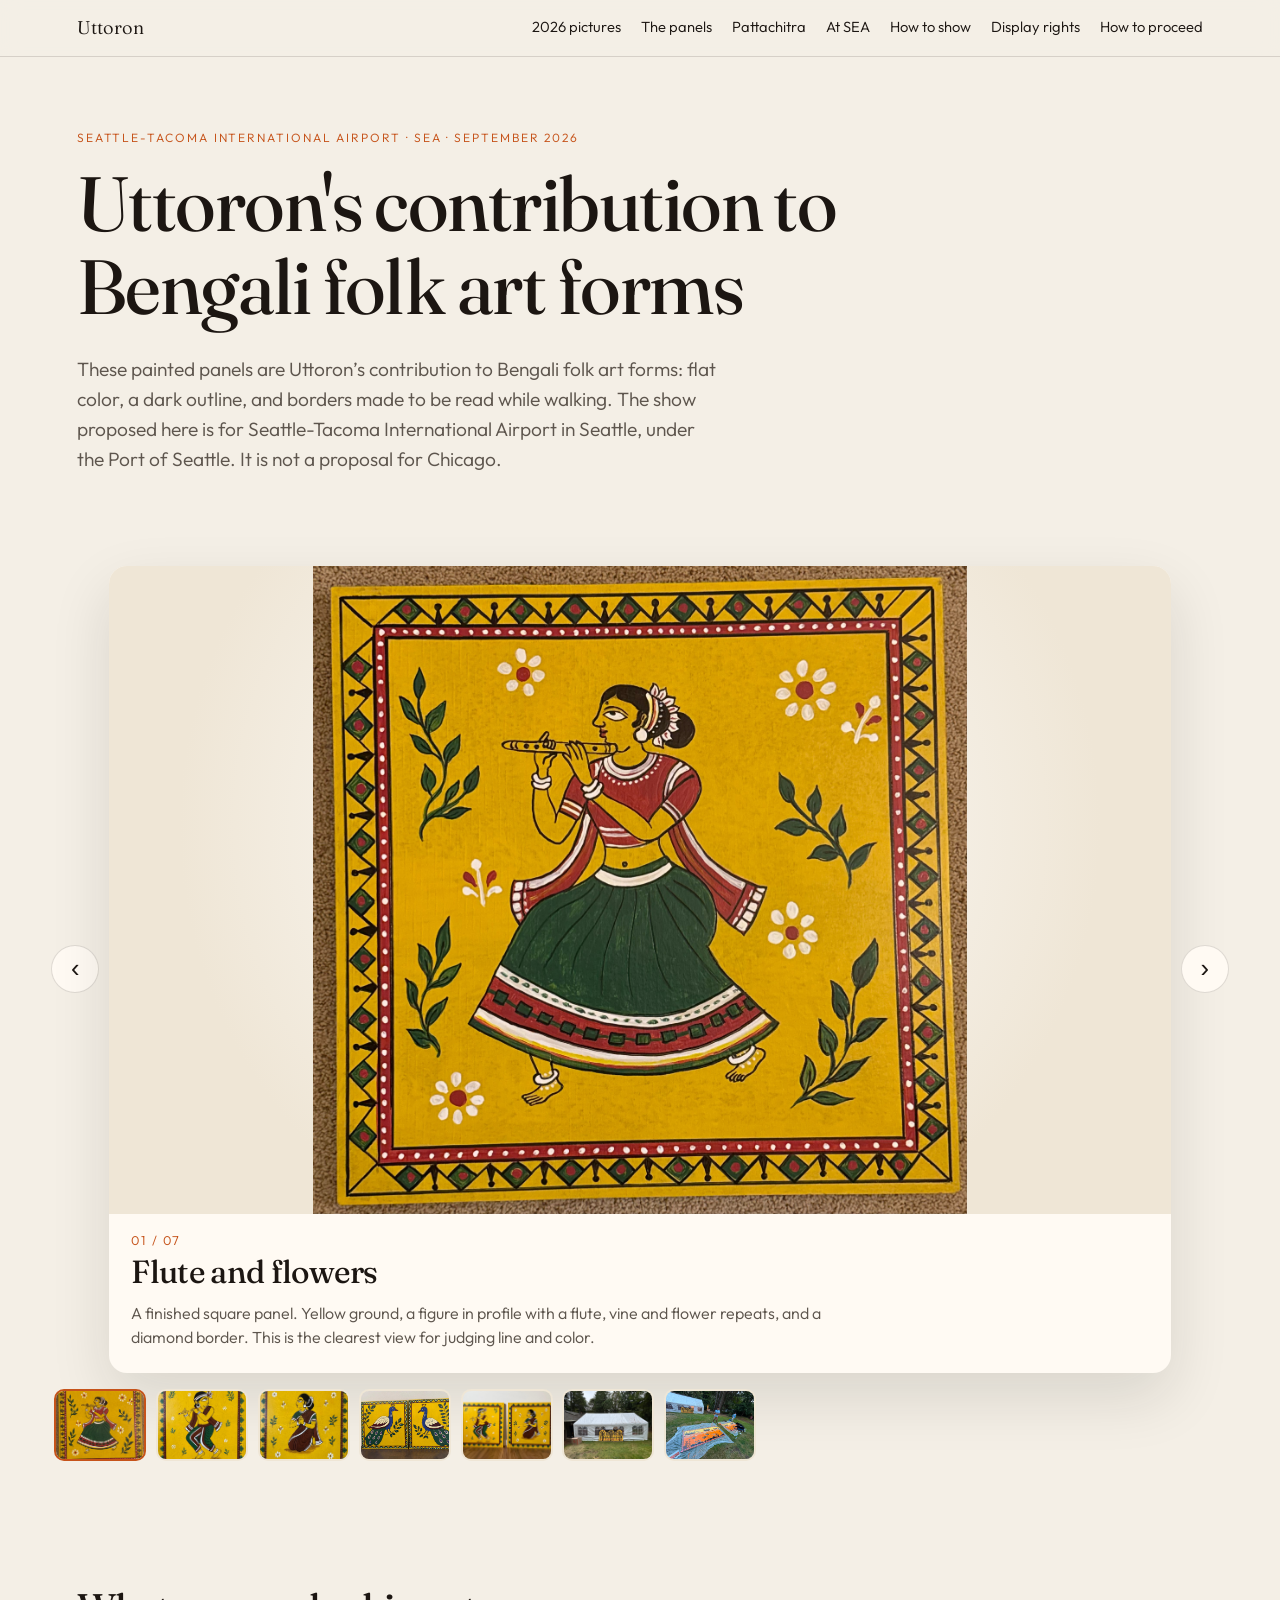
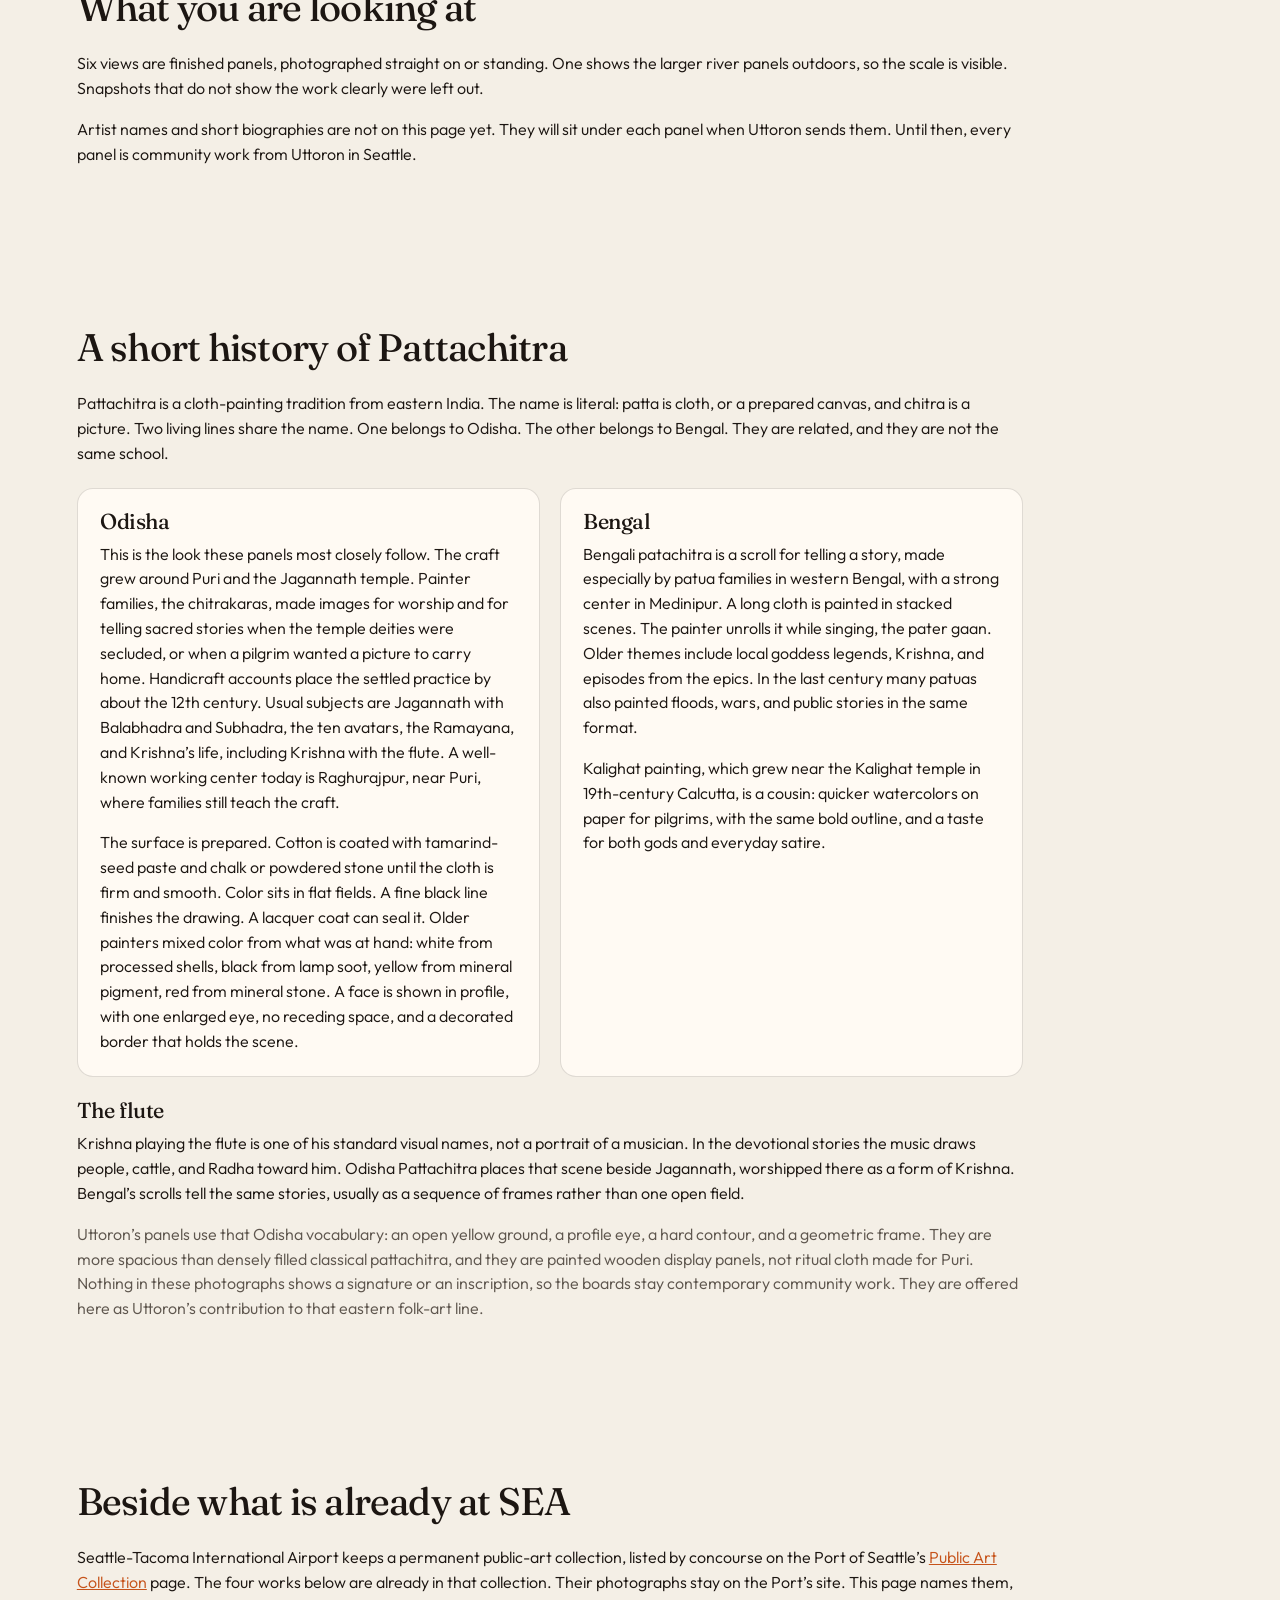
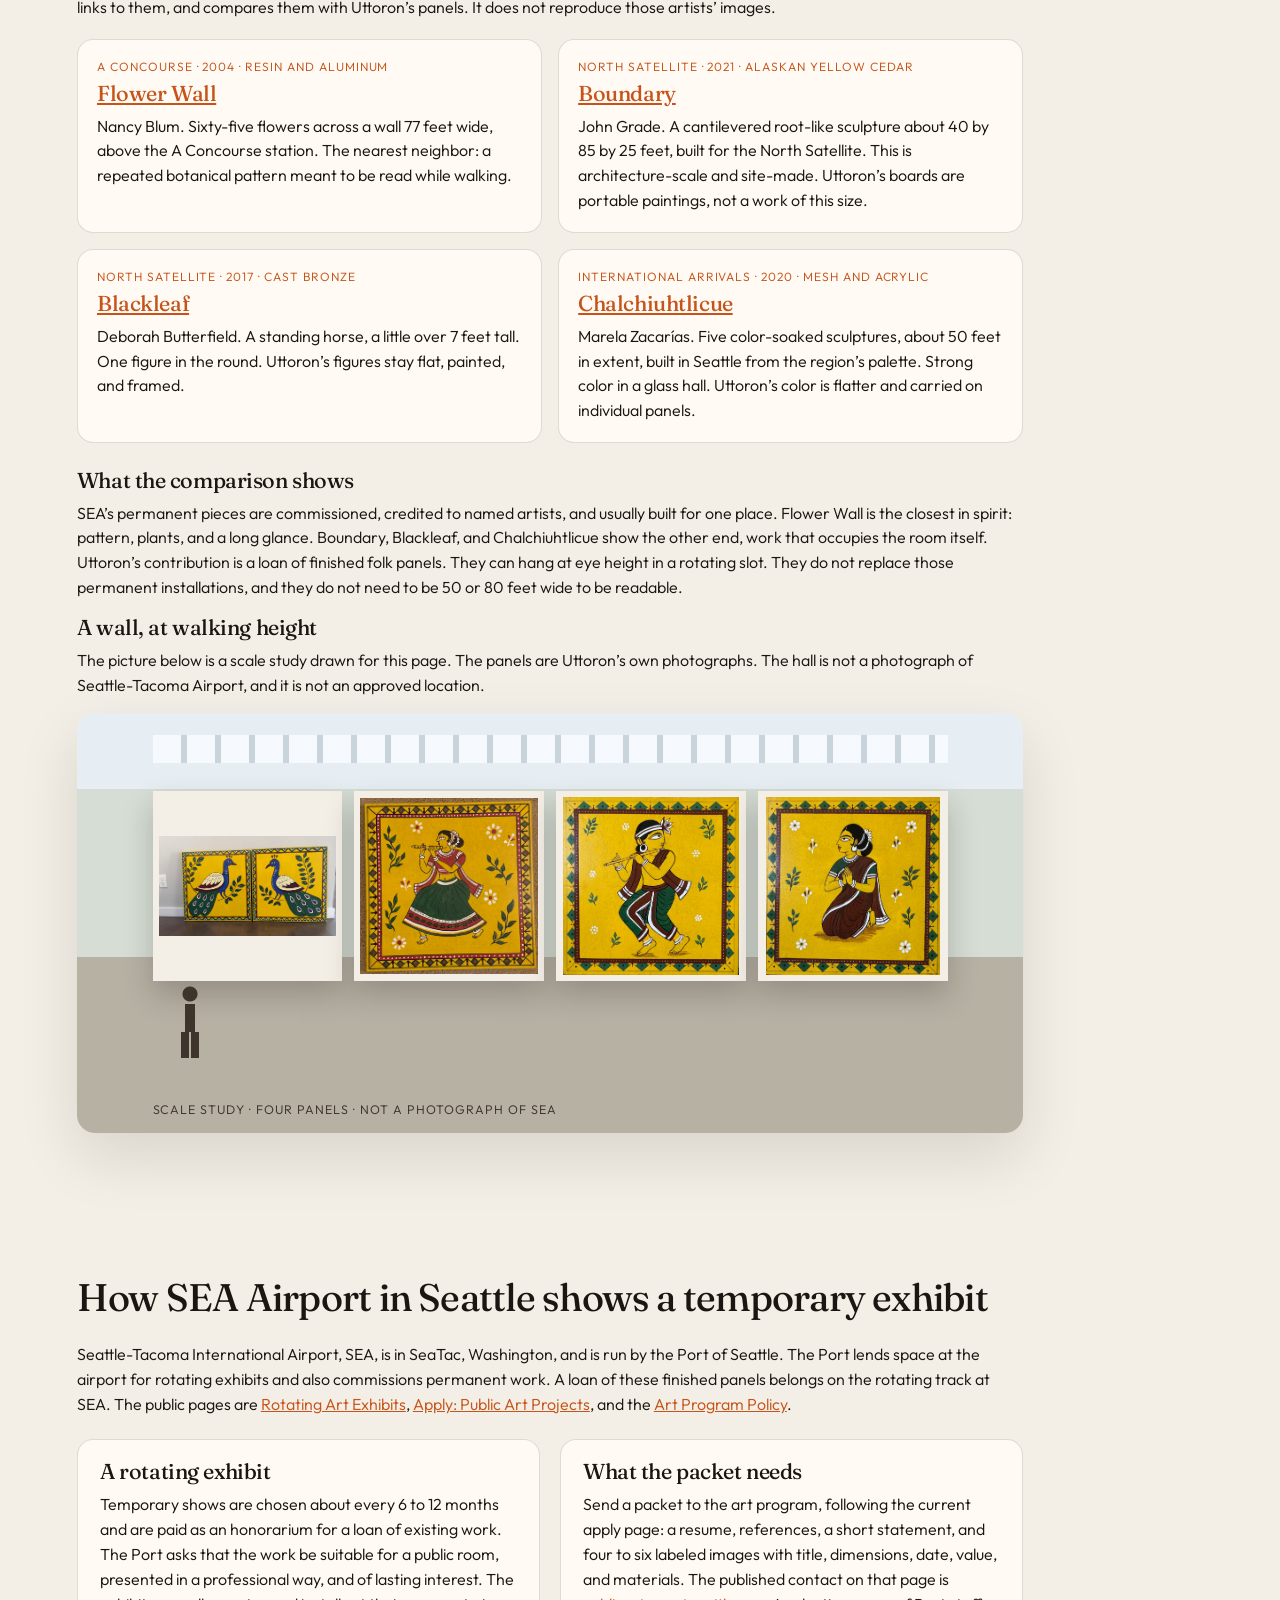
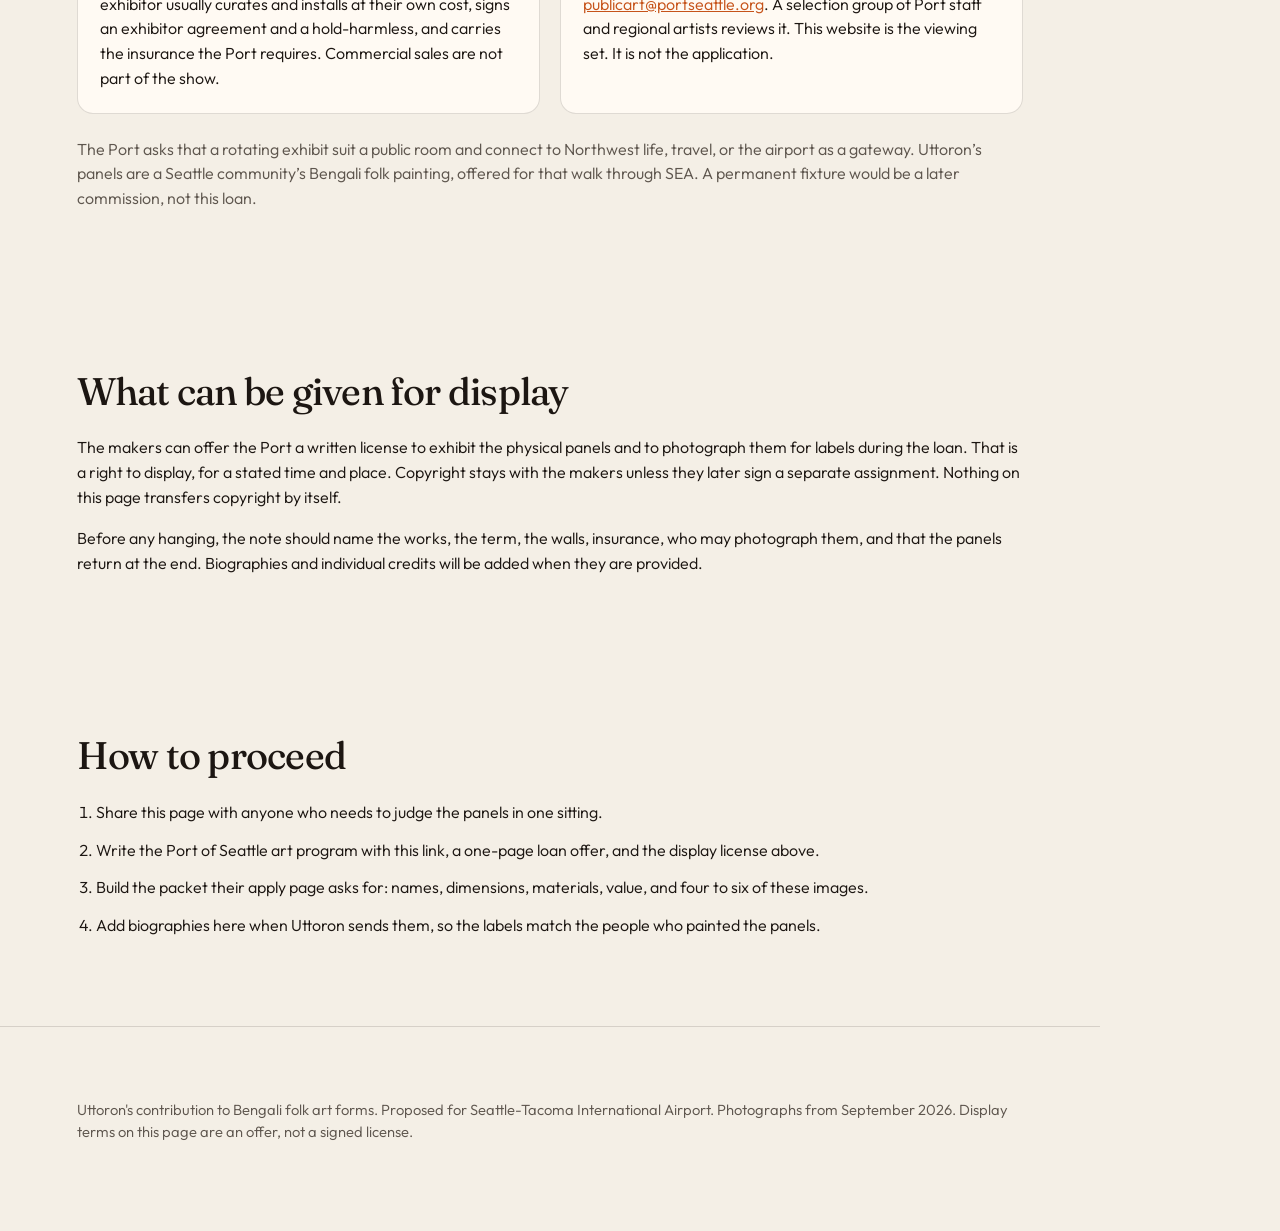
==== commit 58d0ff11: "Add a compressed 2026 photo carousel grouped by event. The archive shows August and September pictur" ====
--- a/index.html
+++ b/index.html
@@ -14,6 +14,7 @@
   <header class="top">
     <a class="mark" href="#view">Uttoron</a>
     <nav>
+      <a href="gallery.html">2026 pictures</a>
       <a href="#view">The panels</a>
       <a href="#history">Pattachitra</a>
       <a href="#compare">At SEA</a>
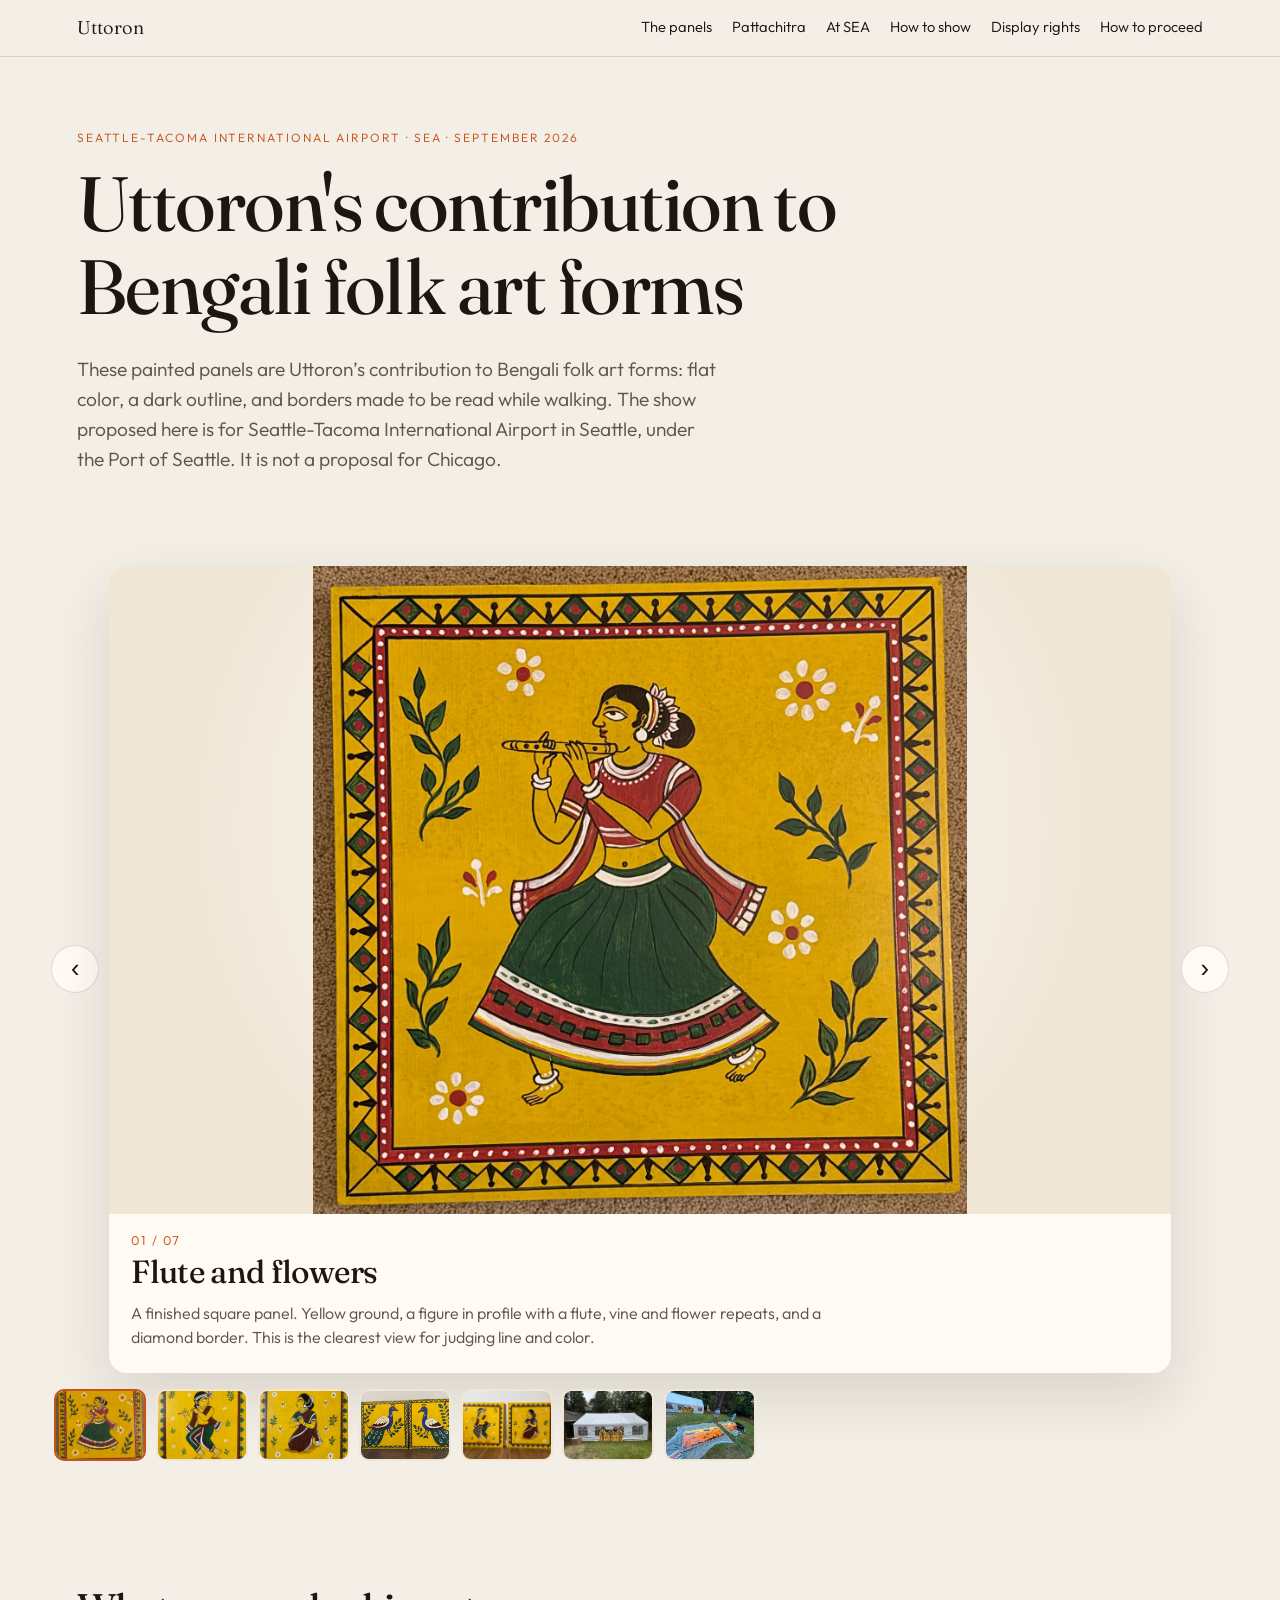
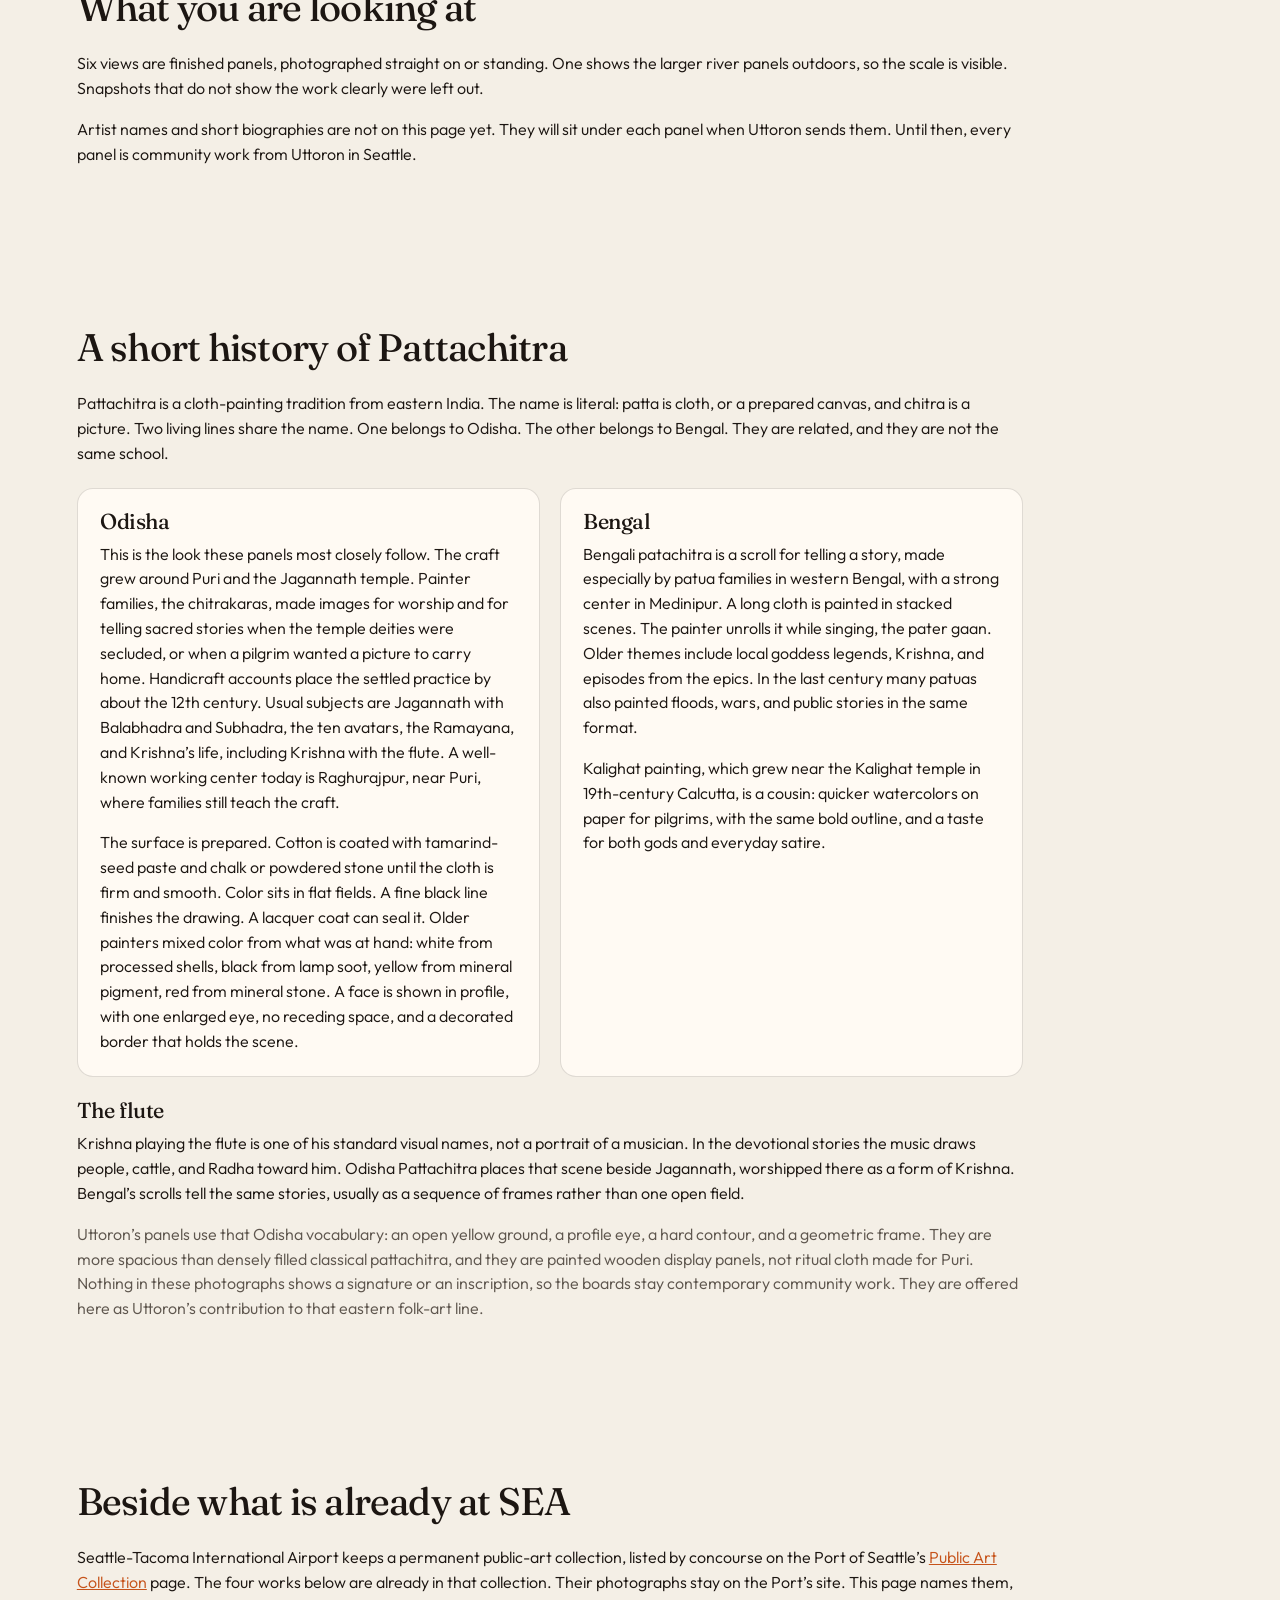
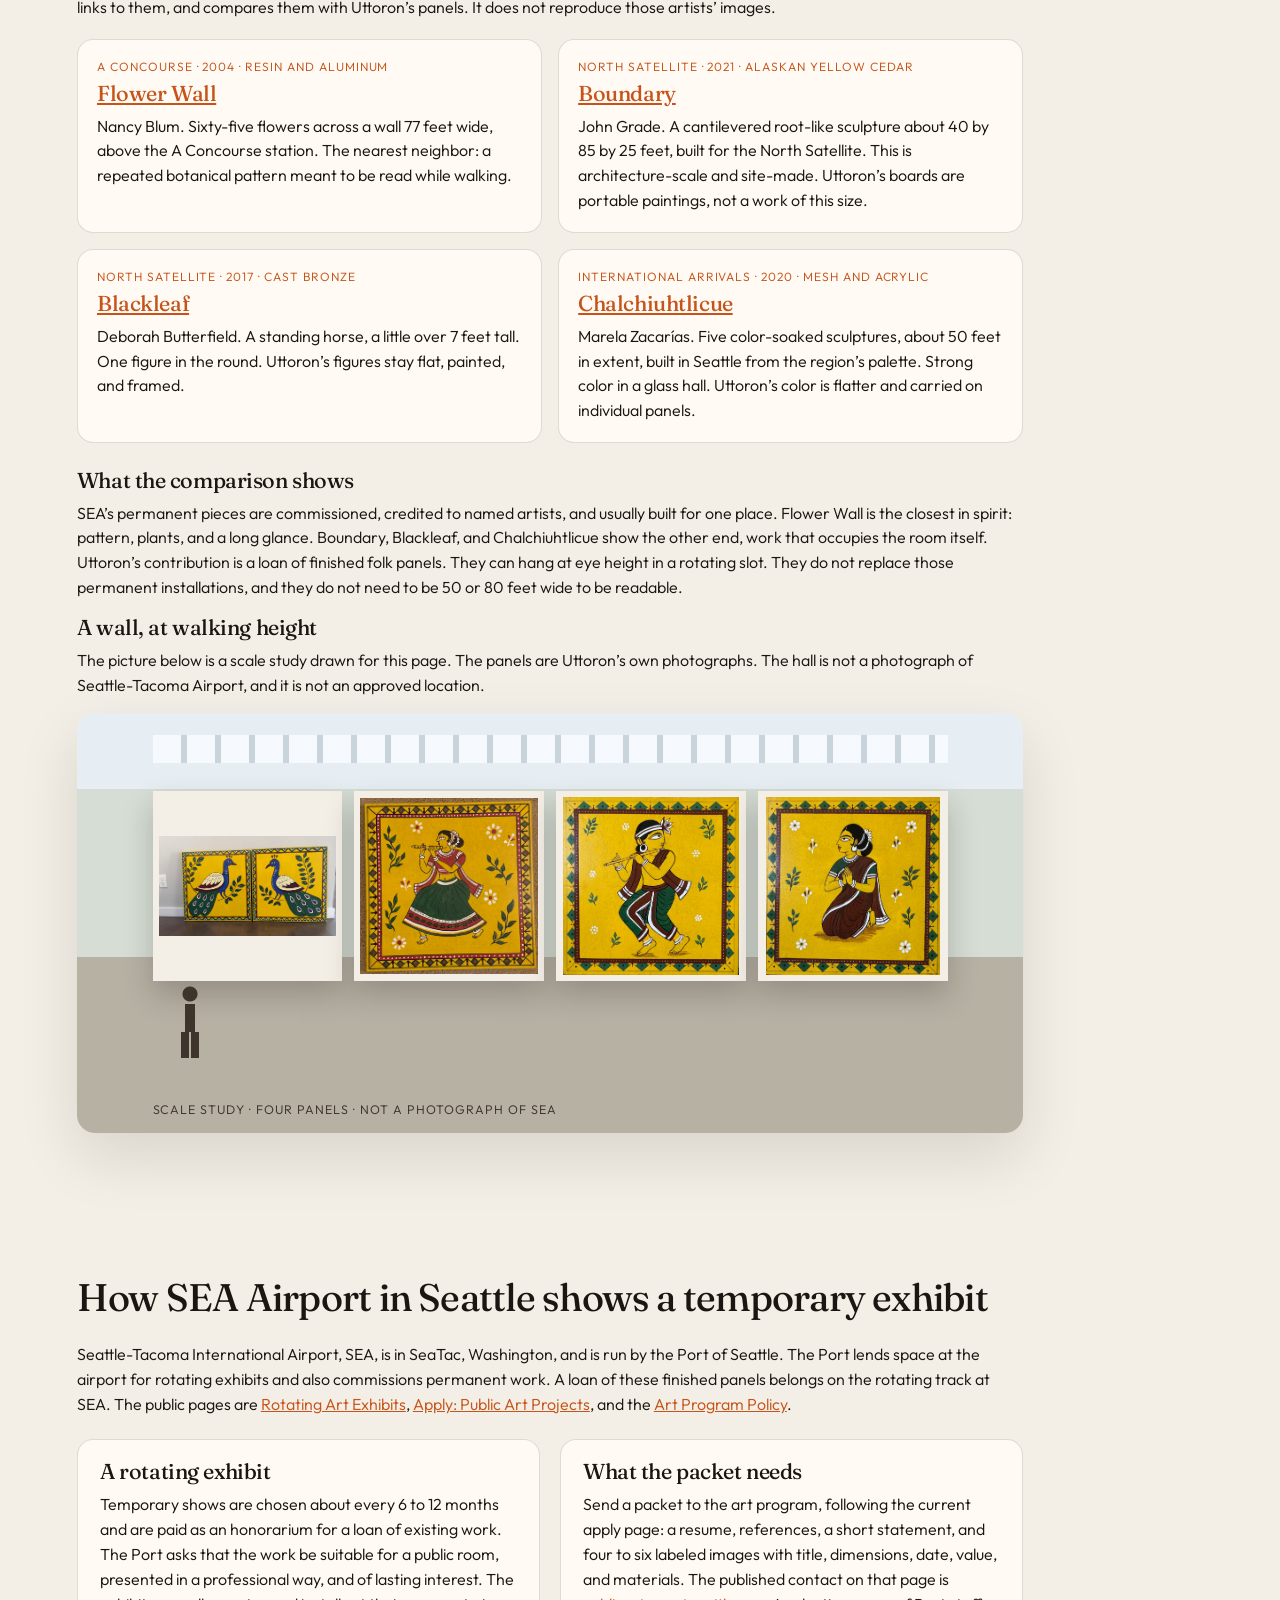
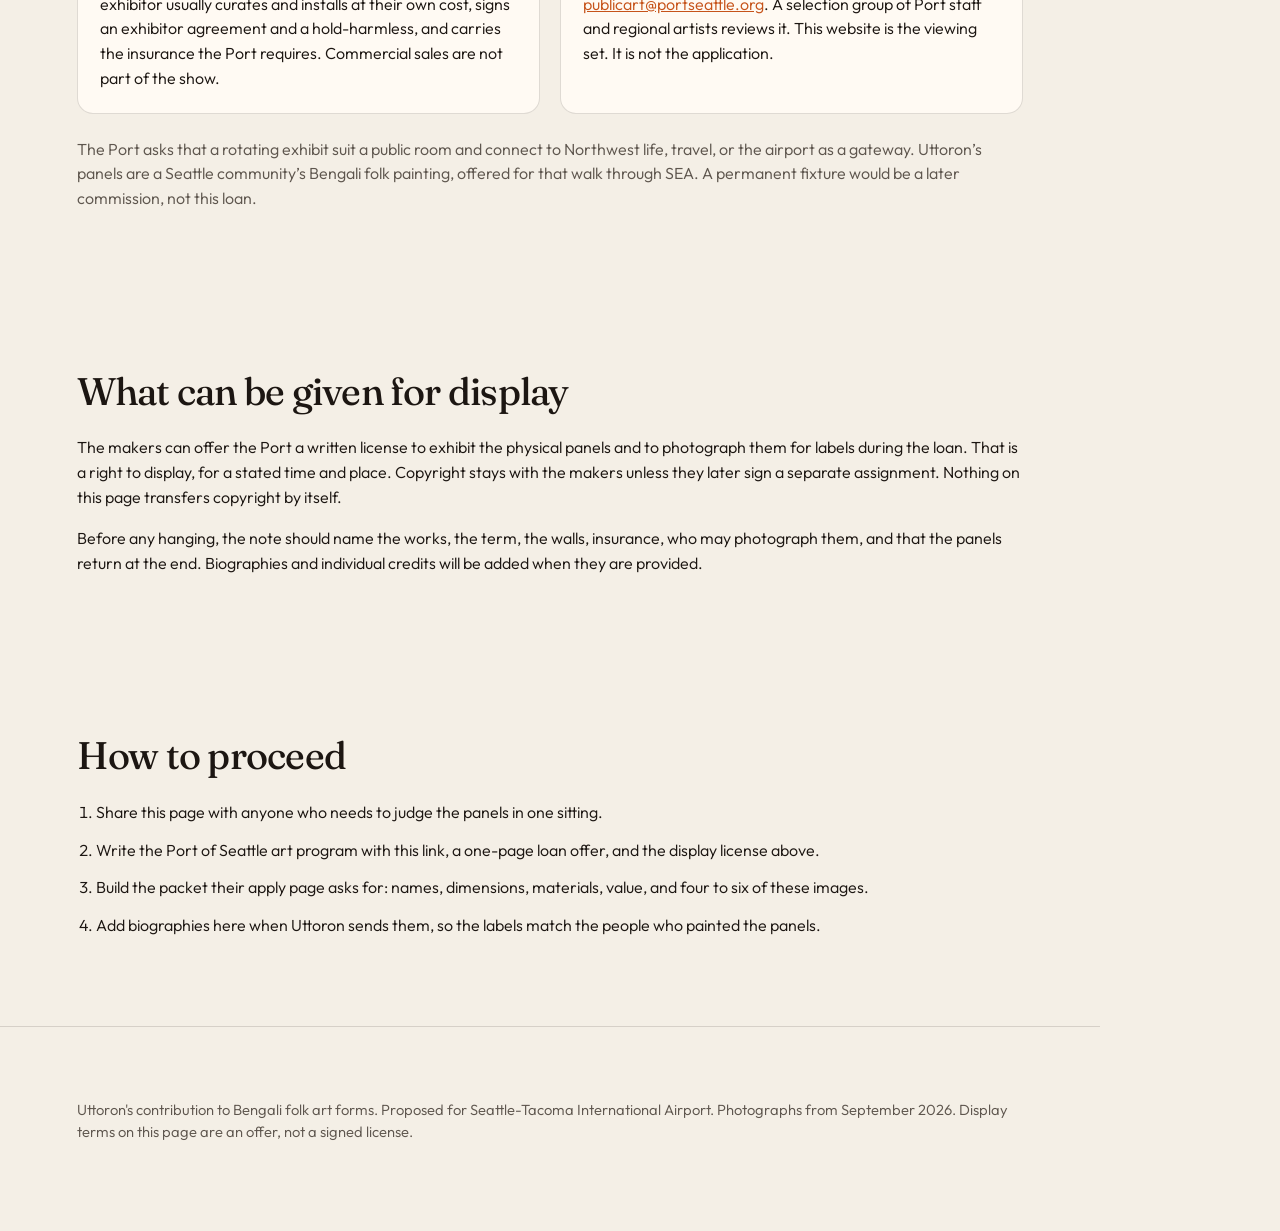
==== commit 6b33e47e: "Remove the 2026 picture carousel from the Sea-Tac exhibition. Those photographs now live on their ow" ====
--- a/index.html
+++ b/index.html
@@ -14,7 +14,6 @@
   <header class="top">
     <a class="mark" href="#view">Uttoron</a>
     <nav>
-      <a href="gallery.html">2026 pictures</a>
       <a href="#view">The panels</a>
       <a href="#history">Pattachitra</a>
       <a href="#compare">At SEA</a>
